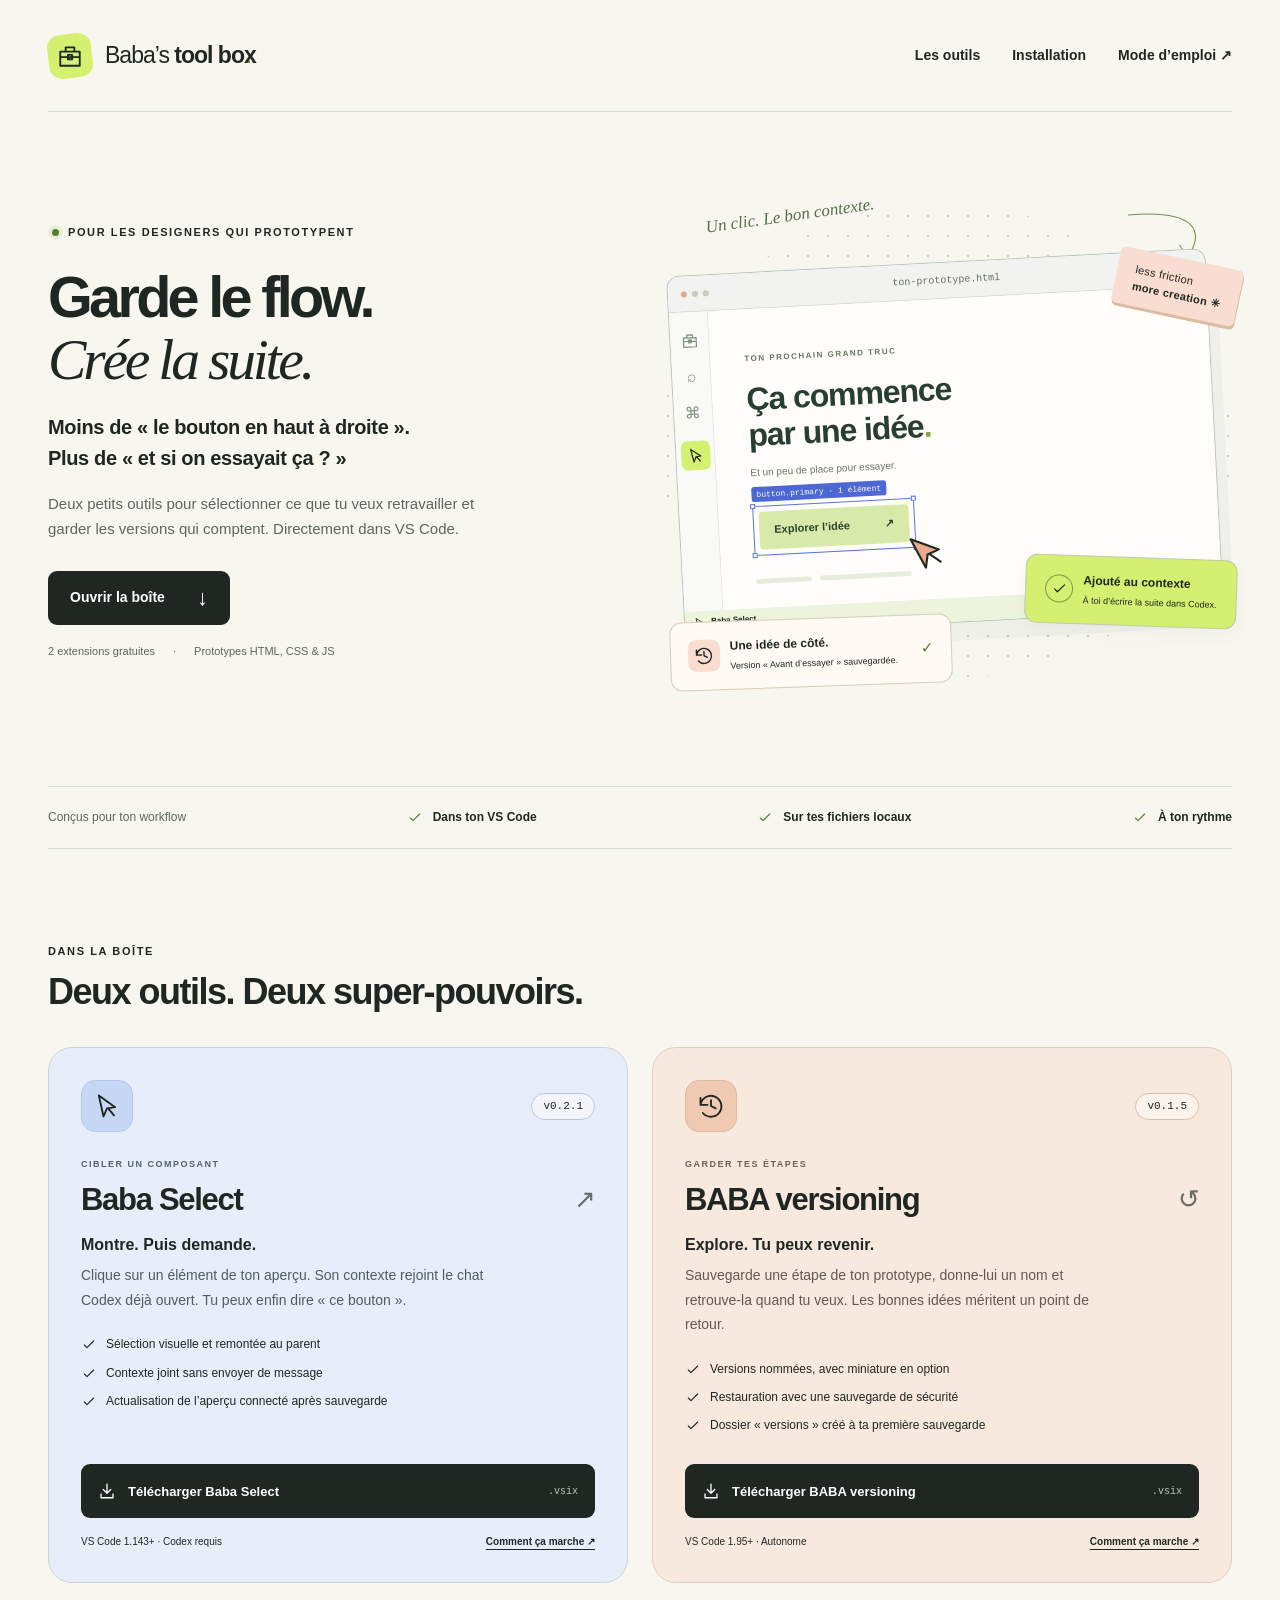
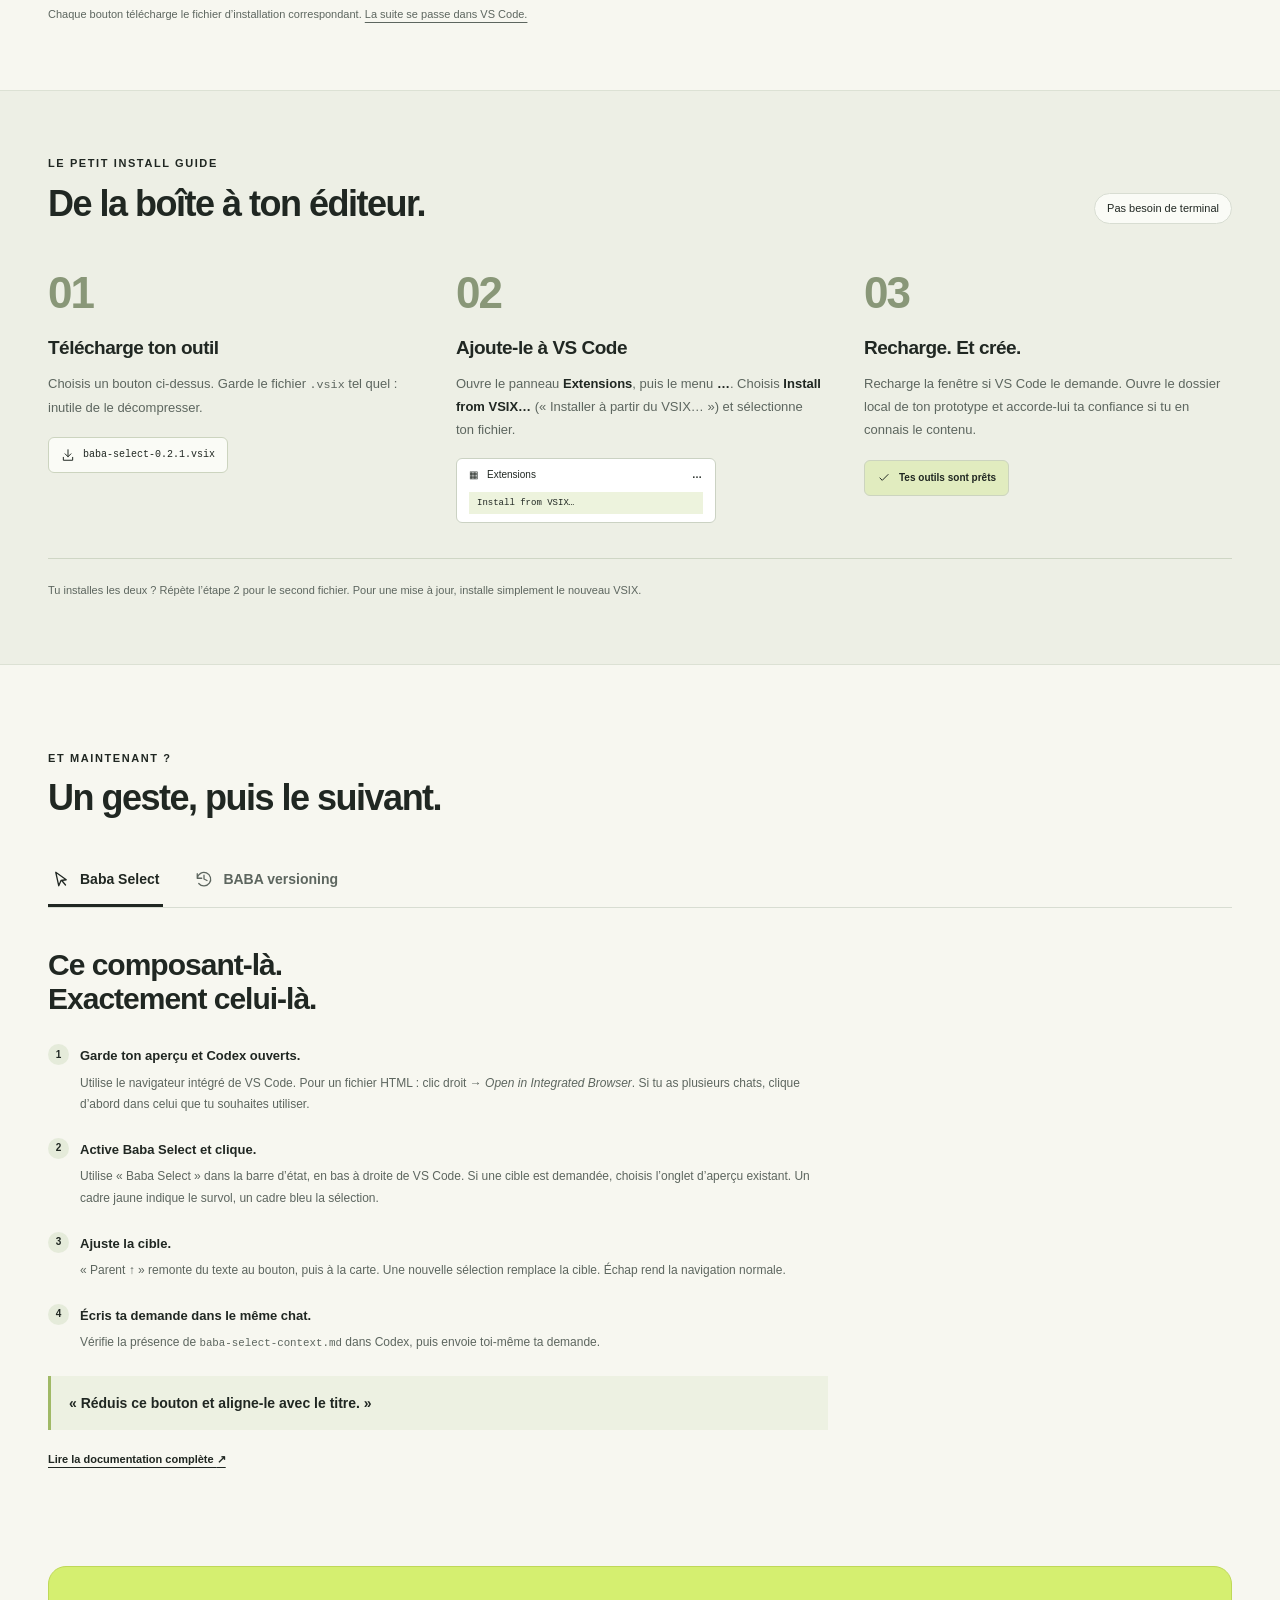
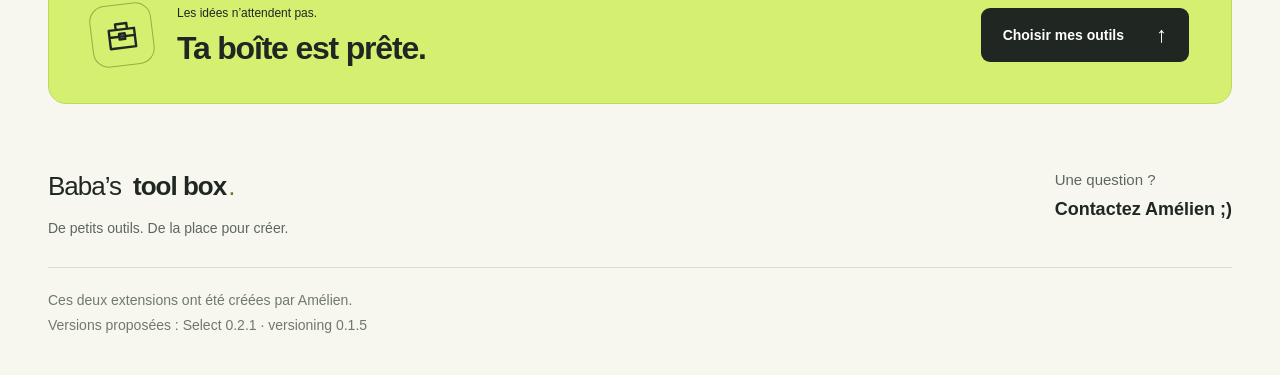
==== index.html @ d3a2cde1 "Add files via upload" ====
<!doctype html>
<html lang="fr">
<head>
  <meta charset="UTF-8">
  <meta name="viewport" content="width=device-width,initial-scale=1">
  <meta name="theme-color" content="#f7f7f0">
  <meta name="description" content="La boîte à outils des designers qui prototypent dans VS Code. Télécharge Baba Select et BABA versioning, puis découvre comment les installer et les utiliser.">
  <meta property="og:title" content="Baba's tool box — Garde le flow. Crée la suite.">
  <meta property="og:description" content="Deux extensions gratuites pour cibler un composant avec Codex et garder les versions de tes prototypes.">
  <meta property="og:type" content="website">
  <title>Baba's tool box — Des idées aux prototypes</title>
  <link rel="icon" href="./favicon.svg" type="image/svg+xml">
  <link rel="stylesheet" href="./styles.css">
  <script src="./app.js" defer></script>
</head>
<body>
<a class="skip" href="#contenu">Aller au contenu</a>
<svg class="svg-defs" xmlns="http://www.w3.org/2000/svg" aria-hidden="true"><defs>
  <symbol id="toolbox" viewBox="0 0 24 24"><path d="M8 7V4h8v3M3 8h18v13H3zM3 13h18M10 11h4v4h-4z"/></symbol>
  <symbol id="cursor" viewBox="0 0 24 24"><path d="m5 3 14 10-7 1-3 7zM13 14l5 6"/></symbol>
  <symbol id="history" viewBox="0 0 24 24"><path d="M3 11a9 9 0 1 1 2 7M3 5v6h6M12 7v5l4 2"/></symbol>
  <symbol id="download" viewBox="0 0 24 24"><path d="M12 3v12m-5-5 5 5 5-5M4 16v5h16v-5"/></symbol>
  <symbol id="arrow" viewBox="0 0 24 24"><path d="M4 12h16m-6-6 6 6-6 6"/></symbol>
  <symbol id="check" viewBox="0 0 24 24"><path d="m5 12 4 4L19 6"/></symbol>
  <symbol id="plus" viewBox="0 0 24 24"><path d="M12 4v16M4 12h16"/></symbol>
</defs></svg>
<header class="site-header wrap">
  <a href="#" class="brand" aria-label="Baba's tool box, accueil"><span class="brand-mark"><svg aria-hidden="true"><use href="#toolbox"/></svg></span><span>Baba’s <b>tool box</b><span class="brand-dot">.</span></span></a>
  <nav aria-label="Navigation principale"><a href="#outils">Les outils</a><a href="#installation">Installation</a><a href="#mode-emploi">Mode d’emploi <span aria-hidden="true">↗</span></a></nav>
</header>
<main id="contenu">
  <section class="hero wrap" aria-labelledby="hero-title">
    <div class="hero-copy">
      <p class="eyebrow"><span class="live-dot" aria-hidden="true"></span> POUR LES DESIGNERS QUI PROTOTYPENT</p>
      <h1 id="hero-title">Garde le flow.<br><em>Crée la suite.</em></h1>
      <p class="hero-intro">Moins de « le bouton en haut à droite ».<br>Plus de « et si on essayait ça ? »</p>
      <p class="hero-description">Deux petits outils pour sélectionner ce que tu veux retravailler et garder les versions qui comptent. Directement dans VS Code.</p>
      <a class="button primary" href="#outils">Ouvrir la boîte <span aria-hidden="true">↓</span></a>
      <div class="hero-meta"><span>2 extensions gratuites</span><span>Prototypes HTML, CSS & JS</span></div>
    </div>
    <div class="hero-art" aria-label="Illustration d’un composant sélectionné et de versions sauvegardées" role="img">
      <span class="art-note">Un clic. Le bon contexte.</span>
      <svg class="scribble" viewBox="0 0 100 70" aria-hidden="true"><path d="M3 3C90-4 98 25 77 56m-10-15 10 15 16-7"/></svg>
      <div class="mock-window">
        <div class="mock-title"><span class="traffic" aria-hidden="true"><i></i><i></i><i></i></span><span>ton-prototype.html</span><span aria-hidden="true">↗</span></div>
        <div class="mock-content"><div class="mock-sidebar" aria-hidden="true"><svg aria-hidden="true"><use href="#toolbox"/></svg><span>⌕</span><span>⌘</span><svg class="side-active"><use href="#cursor"/></svg></div>
          <div class="mock-page"><span class="mini-tag">TON PROCHAIN GRAND TRUC</span><h2>Ça commence<br>par une idée<span>.</span></h2><p>Et un peu de place pour essayer.</p><div class="mock-selection"><span class="selection-label">button.primary · 1 élément</span><span class="mock-cta">Explorer l’idée <span>↗</span></span><i class="handle tl"></i><i class="handle tr"></i><i class="handle bl"></i><i class="handle br"></i></div><svg class="big-cursor" aria-hidden="true"><use href="#cursor"/></svg><div class="mock-lines"><i></i><i></i></div></div>
        </div>
        <div class="mock-status"><svg aria-hidden="true"><use href="#cursor"/></svg> Baba Select <span>Contexte prêt ✓</span></div>
      </div>
      <div class="context-float"><span class="float-icon"><svg aria-hidden="true"><use href="#check"/></svg></span><div><strong>Ajouté au contexte</strong><span>À toi d’écrire la suite dans Codex.</span></div></div>
      <div class="history-float"><span class="history-icon"><svg aria-hidden="true"><use href="#history"/></svg></span><div><strong>Une idée de côté.</strong><span>Version « Avant d’essayer » sauvegardée.</span></div><span class="history-tick">✓</span></div>
      <span class="art-sticker">less friction<br><b>more creation ✳</b></span>
    </div>
  </section>
  <div class="principles wrap"><span>Conçus pour ton workflow</span><span><svg aria-hidden="true"><use href="#check"/></svg> Dans ton VS Code</span><span><svg aria-hidden="true"><use href="#check"/></svg> Sur tes fichiers locaux</span><span><svg aria-hidden="true"><use href="#check"/></svg> À ton rythme</span></div>

  <section id="outils" class="tools-section wrap" aria-labelledby="tools-title">
    <div class="section-heading"><div><p class="eyebrow">DANS LA BOÎTE</p><h2 id="tools-title">Deux outils. Deux super-pouvoirs.</h2></div></div>
    <div class="tools-grid">
      <article class="tool-card select-card">
        <div class="tool-top"><span class="tool-icon"><svg aria-hidden="true"><use href="#cursor"/></svg></span><span class="version">v0.2.1</span></div>
        <p class="tool-category">CIBLER UN COMPOSANT</p><h3>Baba Select<span>↗</span></h3>
        <p class="tool-promise">Montre. Puis demande.</p><p class="tool-description">Clique sur un élément de ton aperçu. Son contexte rejoint le chat Codex déjà ouvert. Tu peux enfin dire « ce bouton ».</p>
        <ul class="feature-list"><li><svg aria-hidden="true"><use href="#check"/></svg> Sélection visuelle et remontée au parent</li><li><svg aria-hidden="true"><use href="#check"/></svg> Contexte joint sans envoyer de message</li><li><svg aria-hidden="true"><use href="#check"/></svg> Actualisation de l’aperçu connecté après sauvegarde</li></ul>
        <div class="tool-bottom"><a class="button download" href="./downloads/baba-select-0.2.1.vsix" download="baba-select-0.2.1.vsix" data-download="select"><svg aria-hidden="true"><use href="#download"/></svg> Télécharger Baba Select <span>.vsix</span></a><div class="tool-links"><span>VS Code 1.143+ · Codex requis</span><a href="#mode-emploi" data-open-guide="select">Comment ça marche <span aria-hidden="true">↗</span></a></div></div>
      </article>
      <article class="tool-card versioning-card">
        <div class="tool-top"><span class="tool-icon"><svg aria-hidden="true"><use href="#history"/></svg></span><span class="version">v0.1.5</span></div>
        <p class="tool-category">GARDER TES ÉTAPES</p><h3>BABA versioning<span>↺</span></h3>
        <p class="tool-promise">Explore. Tu peux revenir.</p><p class="tool-description">Sauvegarde une étape de ton prototype, donne-lui un nom et retrouve-la quand tu veux. Les bonnes idées méritent un point de retour.</p>
        <ul class="feature-list"><li><svg aria-hidden="true"><use href="#check"/></svg> Versions nommées, avec miniature en option</li><li><svg aria-hidden="true"><use href="#check"/></svg> Restauration avec une sauvegarde de sécurité</li><li><svg aria-hidden="true"><use href="#check"/></svg> Dossier « versions » créé à ta première sauvegarde</li></ul>
        <div class="tool-bottom"><a class="button download" href="./downloads/baba-versioning-0.1.5.vsix" download="baba-versioning-0.1.5.vsix" data-download="versioning"><svg aria-hidden="true"><use href="#download"/></svg> Télécharger BABA versioning <span>.vsix</span></a><div class="tool-links"><span>VS Code 1.95+ · Autonome</span><a href="#mode-emploi" data-open-guide="versioning">Comment ça marche <span aria-hidden="true">↗</span></a></div></div>
      </article>
    </div>
    <p class="download-note">Chaque bouton télécharge le fichier d’installation correspondant. <a href="#installation">La suite se passe dans VS Code.</a></p>
    <p id="download-status" class="sr-only" role="status" aria-live="polite"></p>
  </section>

  <section id="installation" class="install-section" aria-labelledby="install-title"><div class="wrap">
    <div class="section-heading"><div><p class="eyebrow">LE PETIT INSTALL GUIDE</p><h2 id="install-title">De la boîte à ton éditeur.</h2></div><span class="pill">Pas besoin de terminal</span></div>
    <ol class="install-steps">
      <li><span class="step-number">01</span><h3>Télécharge ton outil</h3><p>Choisis un bouton ci-dessus. Garde le fichier <code>.vsix</code> tel quel : inutile de le décompresser.</p><span class="file-chip"><svg aria-hidden="true"><use href="#download"/></svg> baba-select-0.2.1.vsix</span></li>
      <li><span class="step-number">02</span><h3>Ajoute-le à VS Code</h3><p>Ouvre le panneau <strong>Extensions</strong>, puis le menu <strong>…</strong>. Choisis <strong>Install from VSIX…</strong> (« Installer à partir du VSIX… ») et sélectionne ton fichier.</p><div class="menu-sketch"><span aria-hidden="true">▦</span> Extensions <b>…</b><span class="menu-option">Install from VSIX…</span></div></li>
      <li><span class="step-number">03</span><h3>Recharge. Et crée.</h3><p>Recharge la fenêtre si VS Code le demande. Ouvre le dossier local de ton prototype et accorde-lui ta confiance si tu en connais le contenu.</p><span class="ready-chip"><svg aria-hidden="true"><use href="#check"/></svg> Tes outils sont prêts</span></li>
    </ol>
    <div class="install-footnote"><p>Tu installes les deux ? Répète l’étape 2 pour le second fichier. Pour une mise à jour, installe simplement le nouveau VSIX.</p></div>
  </div></section>

  <section id="mode-emploi" class="guide-section wrap" aria-labelledby="guide-title">
    <div class="section-heading"><div><p class="eyebrow">ET MAINTENANT ?</p><h2 id="guide-title">Un geste, puis le suivant.</h2></div></div>
    <div class="guide-tabs" role="tablist" aria-label="Choisir le tutoriel"><button type="button" id="tab-select" role="tab" aria-controls="panel-select" aria-selected="true" tabindex="0"><svg aria-hidden="true"><use href="#cursor"/></svg> Baba Select</button><button type="button" id="tab-versioning" role="tab" aria-controls="panel-versioning" aria-selected="false" tabindex="-1"><svg aria-hidden="true"><use href="#history"/></svg> BABA versioning</button></div>
    <div id="panel-select" role="tabpanel" aria-labelledby="tab-select" class="guide-panel">
      <div class="recipe"><h3>Ce composant-là.<br>Exactement celui-là.</h3><ol><li><strong>Garde ton aperçu et Codex ouverts.</strong><p>Utilise le navigateur intégré de VS Code. Pour un fichier HTML : clic droit → <em>Open in Integrated Browser</em>. Si tu as plusieurs chats, clique d’abord dans celui que tu souhaites utiliser.</p></li><li><strong>Active Baba Select et clique.</strong><p>Utilise « Baba Select » dans la barre d’état, en bas à droite de VS Code. Si une cible est demandée, choisis l’onglet d’aperçu existant. Un cadre jaune indique le survol, un cadre bleu la sélection.</p></li><li><strong>Ajuste la cible.</strong><p>« Parent ↑ » remonte du texte au bouton, puis à la carte. Une nouvelle sélection remplace la cible. Échap rend la navigation normale.</p></li><li><strong>Écris ta demande dans le même chat.</strong><p>Vérifie la présence de <code>baba-select-context.md</code> dans Codex, puis envoie toi-même ta demande.</p></li></ol><blockquote>« Réduis ce bouton et aligne-le avec le titre. »</blockquote><a class="text-link" href="./docs/baba-select.md" target="_blank" rel="noopener">Lire la documentation complète <span aria-hidden="true">↗</span></a></div>
    </div>
    <div id="panel-versioning" role="tabpanel" aria-labelledby="tab-versioning" class="guide-panel" hidden>
      <div class="recipe"><h3>Laisse une trace.<br>Ose la prochaine idée.</h3><ol><li><strong>Ouvre le bon dossier.</strong></li><li><strong>Crée ton premier point de sauvegarde.</strong><p>Dans la barre latérale à gauche de VS Code, clique sur l’icône en forme de pendule avec une flèche pour ouvrir BABA versioning. Clique ensuite sur « Sauvegarder une version ». Donne-lui un nom, une description et, si tu veux, une miniature.</p></li><li><strong>Continue à explorer.</strong><p>Le dossier <code>versions</code> apparaît à la première sauvegarde réussie. Enregistrer ton fichier source ne crée pas de nouvelle version : tu choisis chaque étape à conserver.</p></li><li><strong>Reviens ou pars dans une autre direction.</strong><p>« Restaurer » remet le projet dans l’état choisi et conserve d’abord l’état actuel dans une version de sécurité. « Créer une variante » crée une copie indépendante.</p></li></ol><div class="recipe-callout"><svg aria-hidden="true"><use href="#history"/></svg><p>Avant une restauration, mets en pause Codex et les autres outils qui écrivent dans le projet.</p></div><a class="text-link" href="./docs/baba-versioning.md" target="_blank" rel="noopener">Lire la documentation complète <span aria-hidden="true">↗</span></a></div>
    </div>
    <noscript><p class="noscript-note">Les téléchargements et l’installation fonctionnent sans JavaScript. Pour le second tutoriel, consulte la <a href="./docs/baba-versioning.md">documentation BABA versioning</a>.</p></noscript>
  </section>

  <section class="closing wrap"><span class="closing-icon"><svg aria-hidden="true"><use href="#toolbox"/></svg></span><div><p>Les idées n’attendent pas.</p><h2>Ta boîte est prête.</h2></div><a class="button primary" href="#outils">Choisir mes outils <span aria-hidden="true">↑</span></a></section>
</main>
<footer class="site-footer wrap"><div><a class="brand" href="#">Baba’s <b>tool box</b><span class="brand-dot">.</span></a><p>De petits outils. De la place pour créer.</p></div><p class="footer-contact">Une question ?<br><strong>Contactez Amélien ;)</strong></p><p class="footer-small">Ces deux extensions ont été créées par Amélien.<br>Versions proposées : Select 0.2.1 · versioning 0.1.5</p></footer>
</body>
</html>
---- styles.css ----
:root{--paper:#f7f7f0;--ink:#202722;--muted:#5d665f;--line:#d8ddd2;--lime:#d5ef70;--blue:#dce6f9;--peach:#f8ddd0;--focus:#244fde;--radius:24px;--font:"Avenir Next",Avenir,"Segoe UI",Helvetica,Arial,sans-serif}*{box-sizing:border-box}html{scroll-behavior:smooth;scroll-padding-top:32px}body{margin:0;background:var(--paper);color:var(--ink);font-family:var(--font);font-size:16px;line-height:1.6;-webkit-font-smoothing:antialiased}button,a,input{touch-action:manipulation}button{font:inherit;color:inherit;cursor:pointer}button:disabled{cursor:not-allowed;opacity:.43}a{color:inherit;text-underline-offset:4px}a,button{-webkit-tap-highlight-color:transparent}a:focus-visible,button:focus-visible,summary:focus-visible{outline:3px solid var(--focus);outline-offset:5px}svg{width:24px;height:24px;fill:none;stroke:currentColor;stroke-width:1.7;stroke-linecap:round;stroke-linejoin:round;flex-shrink:0}h1,h2,h3,h4,p{margin:0}h1,h2,h3,h4{line-height:1.13}button,a{transition:background .18s,color .18s,transform .18s}button:active,.button:active{transform:translateY(1px)}[hidden]{display:none!important}.svg-defs{position:absolute;width:0;height:0;overflow:hidden}.wrap{width:min(1240px,calc(100% - 96px));margin-inline:auto}.sr-only,.skip:not(:focus){position:absolute;width:1px;height:1px;padding:0;margin:-1px;overflow:hidden;clip:rect(0,0,0,0);white-space:nowrap;border:0}.skip:focus{position:fixed;top:12px;left:12px;padding:12px 18px;background:var(--ink);color:white;z-index:100}.site-header{height:112px;display:flex;align-items:center;justify-content:space-between;gap:24px;border-bottom:1px solid var(--line)}.brand{display:flex;align-items:center;gap:12px;text-decoration:none;font-size:23px;letter-spacing:-1px;font-weight:500;white-space:nowrap}.brand b{font-weight:850}.brand-dot{color:#668429;margin-left:-10px}.brand-mark{display:grid;place-items:center;background:var(--lime);height:44px;width:44px;border-radius:13px;transform:rotate(-7deg);margin-right:1px}.brand-mark svg{height:26px;width:26px;transform:rotate(7deg)}nav{display:flex;align-items:center;gap:32px;font-size:14px;font-weight:650}nav a{text-decoration:none}nav a:hover{text-decoration:underline}.hero{display:grid;grid-template-columns:1fr 1fr;align-items:center;gap:36px;min-height:674px;padding-top:58px;padding-bottom:72px}.eyebrow{font-size:11px;line-height:1.5;letter-spacing:1.6px;font-weight:800;display:flex;align-items:center;gap:9px}.live-dot{width:7px;height:7px;border-radius:50%;background:#587a2b;box-shadow:0 0 0 4px #e8eedb;margin-left:4px}.hero h1{font-size:clamp(48px,4.5vw,67px);letter-spacing:-3.7px;line-height:1.07;margin:27px 0 21px;font-weight:800;white-space:nowrap}.hero h1 em{font-family:Georgia,"Times New Roman",serif;font-weight:500;letter-spacing:-3.2px}.hero-intro{font-size:20px;font-weight:550;line-height:1.55;letter-spacing:-.35px}.hero-description{max-width:440px;color:var(--muted);margin:17px 0 29px;font-size:15px;line-height:1.7}.button{display:inline-flex;align-items:center;justify-content:center;gap:13px;min-height:54px;border:1px solid transparent;border-radius:9px;padding:13px 21px;text-decoration:none;font-weight:700;font-size:14px}.button.primary{background:var(--ink);color:#fff}.button.primary:hover{background:#394a3d}.button.primary>span{font-size:22px;margin-left:19px;line-height:1}.hero-meta{display:flex;gap:18px;margin-top:18px;font-size:11px;color:var(--muted)}.hero-meta span+span:before{content:"·";padding-right:18px}.hero-art{position:relative;min-height:472px;display:flex;align-items:center;justify-content:center;background-image:radial-gradient(#c8d1bc 1px,transparent 1px);background-size:20px 20px;border-radius:50%;isolation:isolate}.hero-art:before{content:"";position:absolute;width:min(340px,100%);height:auto;aspect-ratio:1;z-index:-1;background:#e9efdd;border-radius:50%}.mock-window{width:94%;background:#fff;border:1px solid #bbc5ba;border-radius:13px;transform:rotate(-3deg);box-shadow:10px 18px 0 #20272208;overflow:hidden}.mock-title{height:36px;background:#f2f3f0;border-bottom:1px solid #d4dbd0;display:flex;align-items:center;justify-content:space-between;padding:0 13px;color:#657063;font-family:monospace;font-size:10px}.traffic{display:flex;gap:5px}.traffic i{height:6px;width:6px;border-radius:50%;background:#c7cebf}.traffic i:first-child{background:#dca991}.mock-content{display:flex;min-height:280px}.mock-sidebar{width:39px;border-right:1px solid #e3e7df;background:#f9faf6;display:flex;align-items:center;gap:20px;flex-direction:column;padding-top:20px;color:#81907c}.mock-sidebar svg{width:17px;height:17px}.mock-sidebar>span{line-height:1}.mock-sidebar .side-active{color:var(--ink);background:var(--lime);box-sizing:content-box;padding:6px;border-radius:6px}.mock-page{flex:1;position:relative;padding:34px 34px 24px;background:#fffdf9}.mini-tag{font-size:8px;font-weight:800;letter-spacing:1.5px;color:#657260}.mock-page h2{font-size:32px;letter-spacing:-1.1px;margin:12px 0;color:#273e30;font-weight:800}.mock-page h2 span{color:#86a443}.mock-page>p{font-size:10px;color:#6a7568}.mock-selection{display:inline-block;position:relative;margin-top:25px;border:1px solid #5574dc;padding:5px}.mock-cta{background:#d8eaaa;padding:10px 15px;display:flex;align-items:center;gap:35px;font-size:11px;font-weight:750;border-radius:4px;color:#2c422b}.selection-label{position:absolute;bottom:calc(100% + 5px);left:-1px;font:8px monospace;background:#4d68d2;color:#fff;padding:3px 5px;white-space:nowrap;border-radius:3px}.handle{height:5px;width:5px;background:white;border:1px solid #5574dc;position:absolute}.tl{top:-3px;left:-3px}.tr{top:-3px;right:-3px}.bl{bottom:-3px;left:-3px}.br{bottom:-3px;right:-3px}.big-cursor{width:42px;height:42px;stroke:#202722;fill:#e9aa8e;position:absolute;bottom:27px;left:185px;transform:rotate(-13deg);stroke-width:1.2}.mock-lines{display:flex;gap:8px;margin-top:23px}.mock-lines i{height:5px;width:56px;border-radius:3px;background:#e8ecdf}.mock-lines i:last-child{width:92px}.mock-status{height:24px;background:#edf4dc;font-size:8px;font-weight:650;display:flex;align-items:center;padding:0 9px;gap:5px}.mock-status svg{width:12px;height:12px}.mock-status>span{margin-left:auto}.context-float{position:absolute;bottom:52px;right:-5px;display:flex;align-items:center;gap:10px;padding:15px 19px;border:1px solid #bfcba9;border-radius:12px;background:var(--lime);box-shadow:0 6px 18px #2027220a;transform:rotate(2deg)}.float-icon{display:grid;place-items:center;width:28px;height:28px;border:1px solid #819a41;border-radius:50%}.float-icon svg{height:17px;width:17px}.context-float strong,.history-float strong{display:block;font-size:12px;font-weight:800}.context-float div>span,.history-float div>span{display:block;font-size:9px;margin-top:3px}.history-float{position:absolute;bottom:-9px;left:12px;background:#fffaf4;display:flex;align-items:center;gap:10px;padding:15px 17px;border:1px solid #d7ccb9;border-radius:12px;transform:rotate(-2deg)}.history-icon{background:var(--peach);padding:6px;border-radius:8px;height:32px}.history-icon svg{width:20px;height:20px}.history-tick{margin-left:13px;font-size:15px;color:#5b773b}.art-note{font:italic 17px Georgia,serif;position:absolute;top:0;left:47px;transform:rotate(-8deg);color:#596c4d}.scribble{position:absolute;top:2px;right:26px;width:80px;height:65px;stroke:#71914d;stroke-width:1.3}.art-sticker{font-size:11px;line-height:1.5;position:absolute;top:52px;right:-8px;background:var(--peach);padding:12px 18px;transform:rotate(12deg);border-radius:5px;box-shadow:1px 3px 0 #d9bca2;letter-spacing:.3px}.principles{display:flex;align-items:center;justify-content:space-between;border-block:1px solid var(--line);padding:21px 0;font-size:12px;font-weight:600;gap:20px}.principles>span:first-child{color:var(--muted);font-weight:500}.principles>span{display:flex;align-items:center;gap:10px}.principles svg{height:16px;width:16px;color:#597c39}.tools-section{padding-block:94px 65px}.section-heading{display:flex;align-items:flex-end;justify-content:space-between;gap:25px;margin-bottom:35px}.section-heading h2{font-size:36px;letter-spacing:-1.5px;font-weight:750;margin-top:12px}.tools-grid{display:grid;grid-template-columns:1fr 1fr;gap:24px}.tool-card{border:1px solid #cbd4d4;border-radius:var(--radius);padding:32px;display:flex;flex-direction:column;position:relative;overflow:hidden}.select-card{background:#e8eef9}.versioning-card{background:#f8e9df;border-color:#dfcfc3}.tool-top{display:flex;align-items:center;justify-content:space-between;margin-bottom:25px}.tool-icon{width:52px;height:52px;background:#c7d8f6;border:1px solid #b4c9eb;border-radius:14px;display:grid;place-items:center}.tool-icon svg{width:28px;height:28px;stroke-width:1.6}.versioning-card .tool-icon{background:#f0c9b3;border-color:#e3b99f}.version{font-family:monospace;font-size:11px;border:1px solid #bac8dd;border-radius:20px;padding:4px 11px;background:#fff6}.versioning-card .version{border-color:#d9beac}.tool-category{font-size:9px;letter-spacing:1.5px;font-weight:800;color:#53616f}.versioning-card .tool-category{color:#75604f}.tool-card h3{display:flex;justify-content:space-between;gap:8px;font-size:31px;letter-spacing:-1.3px;margin:10px 0 15px;font-weight:800;align-items:center}.tool-card h3>span{font-size:26px;font-weight:400;opacity:.65}.tool-promise{font-weight:700;font-size:16px;margin-bottom:6px}.tool-description{font-size:14px;line-height:1.75;max-width:410px;color:#4e5c61}.versioning-card .tool-description{color:#62594f}.feature-list{padding:0;margin:23px 0 29px;list-style:none;font-size:12px;display:grid;gap:9px}.feature-list li{display:flex;align-items:flex-start;gap:9px}.feature-list svg{width:16px;height:16px;margin-top:2px}.tool-bottom{margin-top:auto}.button.download{background:var(--ink);color:white;width:100%;justify-content:flex-start;gap:12px;min-height:54px;padding:13px 16px;font-size:13px;line-height:1.35}.download:hover{background:#3e5142}.download svg{width:18px;height:18px}.download>span{font:10px monospace;margin-left:auto;opacity:.7}.tool-links{display:flex;align-items:center;justify-content:space-between;flex-wrap:wrap;gap:8px;margin-top:16px;font-size:10px}.tool-links>a{font-weight:700}.download-note{font-size:11px;color:var(--muted);margin-top:21px;line-height:1.9}.download-note>span{font-size:10px}.install-section{background:#edefe5;padding:64px 0;border-block:1px solid #dce1d4}.pill{font-size:11px;background:#fafbf6;border:1px solid var(--line);border-radius:20px;padding:6px 12px;white-space:nowrap}.install-steps{list-style:none;display:grid;grid-template-columns:repeat(3,1fr);gap:40px;margin:47px 0 35px;padding:0}.install-steps>li{position:relative;min-width:0}.step-number{font-size:44px;font-weight:700;color:#899778;letter-spacing:-2px;line-height:1}.install-steps h3{font-size:19px;letter-spacing:-.5px;margin:21px 0 13px}.install-steps p{color:var(--muted);font-size:13px;line-height:1.8}.install-steps strong{color:var(--ink);font-weight:700}code{font-family:ui-monospace,SFMono-Regular,Consolas,monospace;font-size:.9em;overflow-wrap:anywhere}kbd{font-family:inherit;font-size:10px;border:1px solid #bac6b4;padding:2px 5px;border-radius:4px;background:white}.file-chip,.ready-chip{display:inline-flex;align-items:center;gap:8px;font-family:monospace;font-size:10px;padding:9px 12px;border:1px solid #ccd4bf;border-radius:6px;background:#fafbf6;margin-top:18px;max-width:100%;overflow-wrap:anywhere}.file-chip svg,.ready-chip svg{height:14px;width:14px}.ready-chip{font-family:var(--font);background:#e1ecbf;font-weight:650}.menu-sketch{font-size:10px;display:flex;align-items:center;gap:9px;background:#fff;max-width:260px;padding:8px 12px;margin-top:16px;border:1px solid #cbd2c3;border-radius:6px;flex-wrap:wrap}.menu-sketch b{margin-left:auto;letter-spacing:1px}.menu-option{flex-basis:100%;padding:4px 8px;background:#edf3dd;font-family:monospace;font-size:9px}.install-footnote{display:flex;align-items:center;justify-content:space-between;gap:32px;border-top:1px solid #cfd6c5;padding-top:23px;font-size:11px;color:var(--muted)}.install-footnote p{max-width:650px}.install-footnote a{white-space:nowrap}.guide-section{padding-block:85px}.guide-tabs{border-bottom:1px solid var(--line);display:flex;gap:28px;margin-bottom:40px}.guide-tabs>button{border:0;border-bottom:3px solid transparent;background:none;padding:14px 4px;display:flex;align-items:center;gap:10px;font-size:14px;font-weight:650;color:var(--muted)}.guide-tabs>button[aria-selected=true]{border-bottom-color:var(--ink);color:var(--ink)}.guide-tabs svg{height:18px;width:18px}.guide-panel{max-width:780px}.recipe h3{font-size:30px;letter-spacing:-1px;margin:5px 0 26px}.recipe ol{counter-reset:recipe;list-style:none;padding:0;display:grid;gap:20px;margin:0}.recipe li{padding-left:32px;position:relative;counter-increment:recipe}.recipe li:before{content:counter(recipe);position:absolute;left:0;top:2px;font-size:10px;font-weight:800;display:grid;place-items:center;border-radius:50%;width:21px;height:21px;background:#e5ebda}.recipe li strong{font-size:13px;font-weight:750}.recipe li p{font-size:12px;color:var(--muted);margin-top:5px;line-height:1.8}.recipe blockquote{margin:22px 0 15px;border-left:3px solid #a0b966;background:#edf1e2;padding:16px 18px;font-size:14px;font-weight:600;line-height:1.6}.recipe-note{color:var(--muted);font-size:11px;line-height:1.8;margin:14px 0}.text-link{font-size:11px;font-weight:700}.recipe-callout{display:flex;align-items:flex-start;gap:12px;background:#f6e7dd;padding:16px;border-radius:9px;margin:22px 0}.recipe-callout svg{width:19px;height:19px}.recipe-callout p{font-size:11px}.closing{display:flex;align-items:center;gap:24px;background:var(--lime);border-radius:18px;padding:37px 42px;margin-top:10px;margin-bottom:62px;border:1px solid #bfd858}.closing-icon{height:62px;width:62px;border:1px solid #94af46;border-radius:16px;display:grid;place-items:center;transform:rotate(-7deg)}.closing-icon svg{height:34px;width:34px}.closing p{font-size:12px;margin-bottom:7px}.closing h2{font-size:32px;letter-spacing:-1.2px}.closing .button{margin-left:auto}.site-footer{padding:0 0 36px;display:grid;grid-template-columns:1fr auto;gap:28px;align-items:start}.footer-contact{font-size:15px;line-height:1.8;color:var(--muted)}.footer-contact strong{font-size:18px;font-weight:700;color:var(--ink)}.site-footer .brand{font-size:26px}.site-footer>div>p{font-size:14px;color:var(--muted);margin-top:9px}.footer-small{font-size:14px;line-height:1.8;color:#70796b;grid-column:1/-1;border-top:1px solid var(--line);padding-top:20px}.noscript-note{font-size:13px;margin-top:20px;border:1px solid var(--line);padding:18px}
@media(min-width:1450px){.hero h1{font-size:72px}.hero{gap:50px}.hero-art{min-height:500px}.mock-page{padding:40px}.mock-page h2{font-size:37px}.mock-content{min-height:315px}.big-cursor{left:220px;bottom:35px}.context-float{bottom:44px}.history-float{bottom:-9px}}
@media(max-width:1050px){.wrap{width:calc(100% - 56px)}nav{gap:20px}.hero{gap:22px;min-height:600px}.hero h1{font-size:50px;letter-spacing:-2.5px}.hero h1 em{letter-spacing:-2px}.hero-art{min-height:430px}.art-note{left:22px;font-size:15px}.mock-content{min-height:254px}.mock-page{padding:26px 22px}.mock-page h2{font-size:28px}.context-float{right:-5px;padding:12px}.history-float{left:0;padding:11px}.art-sticker{right:-8px;font-size:9px;top:47px;padding:10px 12px}.hero-description{font-size:14px}.hero-intro{font-size:18px}.hero-meta{font-size:9px;gap:10px}.hero-meta span+span:before{padding-right:10px}.section-heading h2{font-size:30px}.tool-card{padding:25px}.tool-card h3{font-size:26px}.feature-list{font-size:11px}.button.download{font-size:12px}.install-steps{gap:30px}.principles{font-size:11px}.principles>span:first-child{font-size:10px}}
@media(max-width:760px){.wrap{width:calc(100% - 40px)}.site-header{height:86px}.brand{font-size:21px;gap:9px}.brand-mark{width:36px;height:36px}.brand-mark svg{width:23px;height:23px}nav{gap:15px;font-size:12px}nav a:last-child{display:none}.hero{grid-template-columns:1fr;gap:30px;padding:48px 0 54px;min-height:auto}.hero h1{font-size:clamp(46px,8vw,67px);margin-top:24px;line-height:1.1}.hero-description{max-width:480px}.hero-art{width:min(515px,100%);margin:auto;min-height:450px}.mock-window{width:91%}.mock-page{padding:31px}.mock-page h2{font-size:31px}.mock-content{min-height:285px}.context-float{right:0;bottom:48px}.history-float{left:7px;bottom:-4px}.art-sticker{right:0}.hero-meta{font-size:11px}.principles{display:grid;grid-template-columns:1fr 1fr;gap:15px;padding-block:21px}.principles>span:first-child{font-size:11px}.tools-section{padding-block:58px 45px}.section-heading{align-items:start;margin-bottom:26px}.section-heading h2{font-size:29px;letter-spacing:-1px}.tools-grid{grid-template-columns:1fr;gap:20px}.tool-card{padding:27px}.tool-card h3{font-size:30px}.tool-card .tool-description{max-width:100%}.feature-list{font-size:12px}.button.download{font-size:13px}.tool-links{font-size:10px}.install-section{padding-block:48px}.install-section .section-heading{flex-direction:column;gap:18px}.install-steps{grid-template-columns:1fr;gap:30px;margin-top:34px;margin-bottom:29px}.install-steps>li{padding-left:64px}.step-number{position:absolute;top:0;left:0;font-size:34px}.install-steps h3{margin-top:1px;font-size:19px}.install-steps p{font-size:13px}.install-footnote{flex-direction:column;align-items:start;gap:15px}.guide-section{padding-block:55px}.guide-tabs{margin-bottom:28px;gap:26px}.guide-tabs>button{font-size:13px}.recipe h3{font-size:28px}.recipe li strong{font-size:14px}.recipe li p{font-size:13px}.recipe-note{font-size:12px}.closing{padding:26px;gap:18px;flex-wrap:wrap;margin-bottom:40px}.closing-icon{height:48px;width:48px}.closing-icon svg{width:27px;height:27px}.closing h2{font-size:28px}.closing .button{margin-left:0;flex-basis:100%;margin-top:7px}.site-footer{grid-template-columns:1fr;gap:22px}.button{min-height:52px}}
@media(max-width:400px){.wrap{width:calc(100% - 32px)}.brand{font-size:19px}.brand-mark{width:31px;height:31px}nav{font-size:10px;gap:11px}.eyebrow{font-size:9px;letter-spacing:1.2px}.hero h1{font-size:43px;letter-spacing:-2px}.hero h1 em{letter-spacing:-1.8px}.hero-art{min-height:412px}.mock-page{padding:26px 20px}.mock-page h2{font-size:27px}.art-note{font-size:14px;left:12px}.scribble{right:5px;top:0;width:65px}.art-sticker{font-size:8px;padding:9px;right:-3px}.mock-sidebar{width:30px}.mock-selection{margin-top:25px}.mock-cta{gap:24px;font-size:10px}.big-cursor{left:155px}.context-float{bottom:30px;font-size:10px;padding:10px}.context-float strong,.history-float strong{font-size:10px}.context-float div>span,.history-float div>span{font-size:8px}.history-float{bottom:-16px;padding:10px}.hero-meta{font-size:9px}.principles{font-size:10px;gap:12px}.tool-card{padding:23px}.tool-card h3{font-size:26px}.button.download{font-size:11px;gap:8px;padding-inline:12px}.tool-links{font-size:9px}.guide-tabs{gap:20px}.guide-tabs>button{font-size:12px}}
@media(prefers-reduced-motion:reduce){html{scroll-behavior:auto}*,*:before,*:after{transition:none!important;animation:none!important}}
@media(forced-colors:active){.tool-card,.mock-window,.closing{border:1px solid CanvasText}.button{border:1px solid ButtonText}.guide-tabs>button[aria-selected=true]{border-bottom-color:Highlight}}
@media(max-width:400px){.site-header{gap:12px;flex-wrap:wrap;height:auto;min-height:86px;padding-block:17px}.hero h1{font-size:clamp(36px,11vw,43px)}.art-sticker{right:8px}}
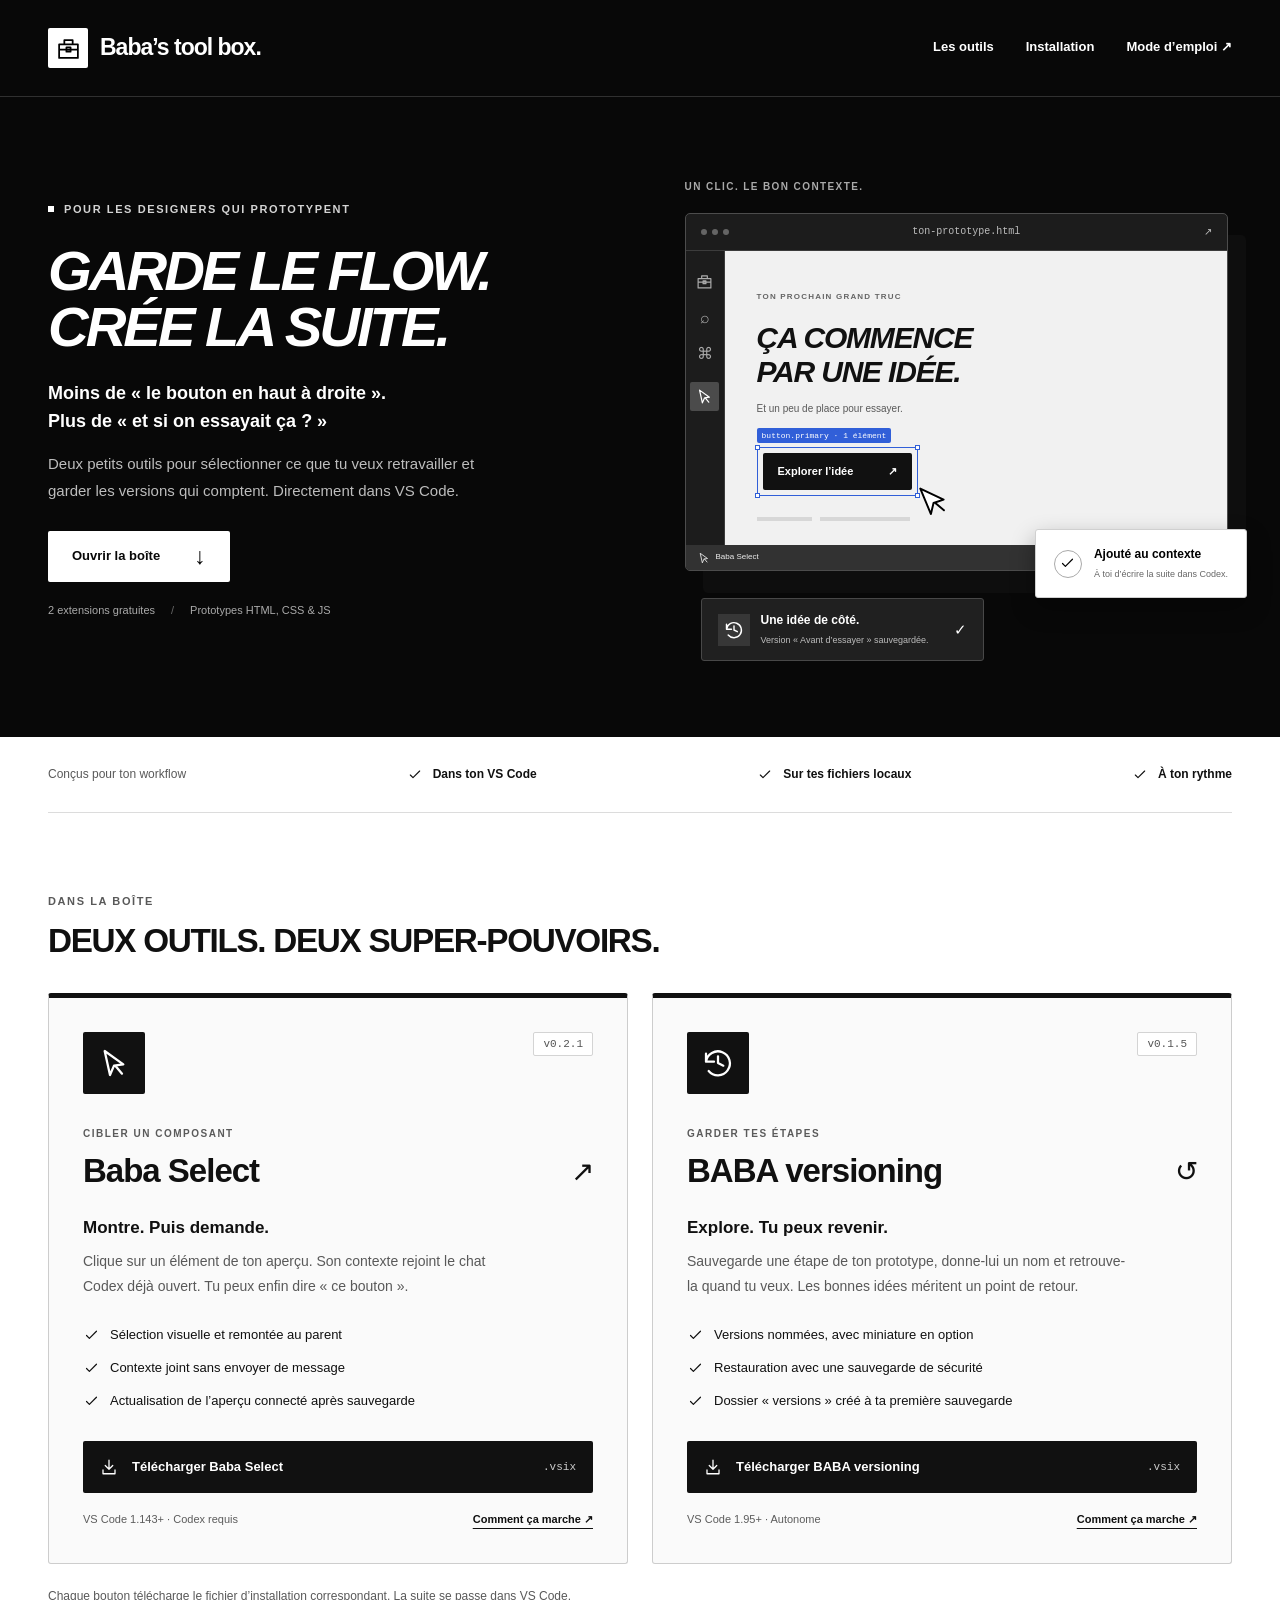
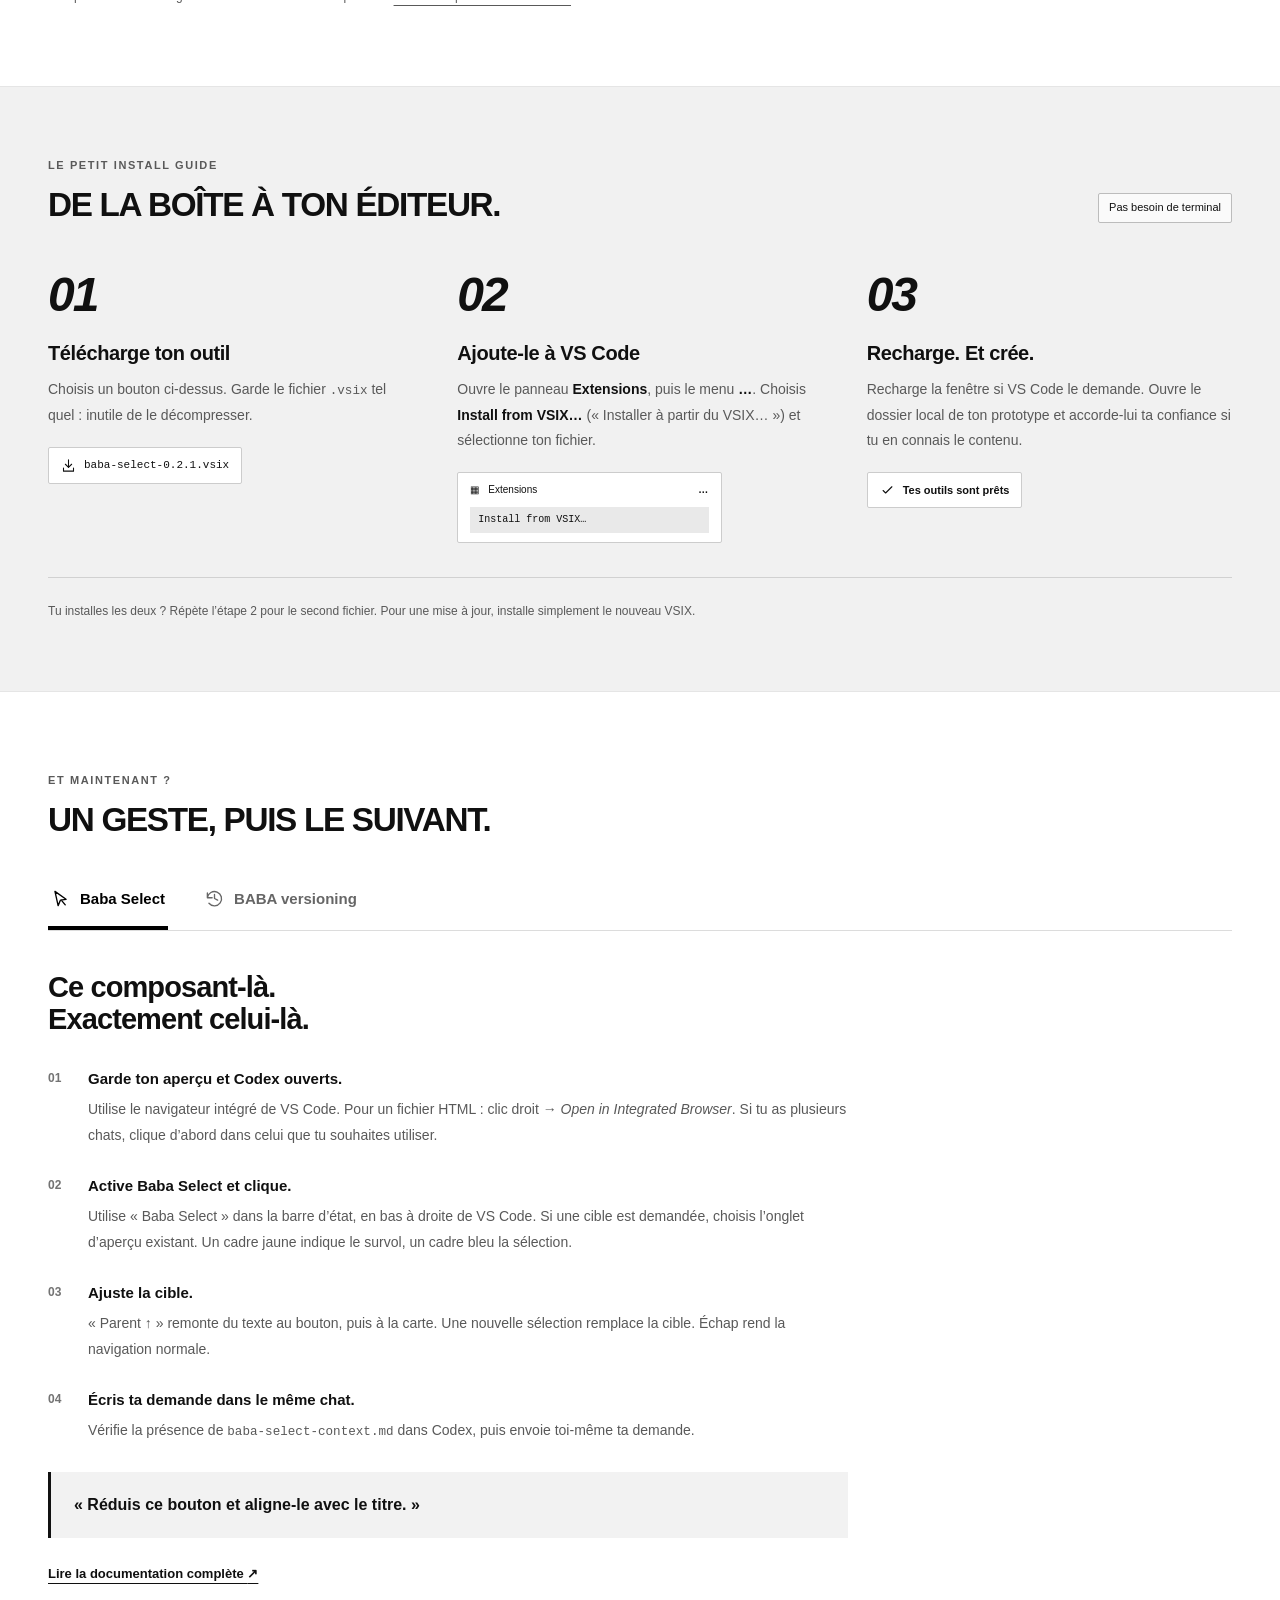
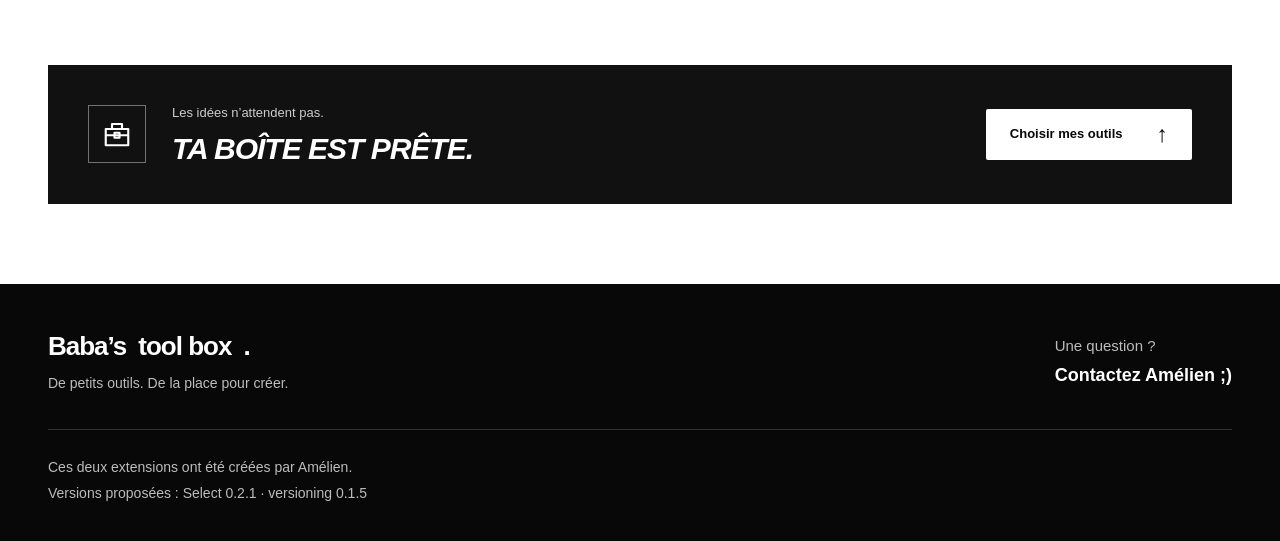
==== commit a8546310: "Add files via upload" ====
--- a/index.html
+++ b/index.html
@@ -3,7 +3,7 @@
 <head>
   <meta charset="UTF-8">
   <meta name="viewport" content="width=device-width,initial-scale=1">
-  <meta name="theme-color" content="#f7f7f0">
+  <meta name="theme-color" content="#080808">
   <meta name="description" content="La boîte à outils des designers qui prototypent dans VS Code. Télécharge Baba Select et BABA versioning, puis découvre comment les installer et les utiliser.">
   <meta property="og:title" content="Baba's tool box — Garde le flow. Crée la suite.">
   <meta property="og:description" content="Deux extensions gratuites pour cibler un composant avec Codex et garder les versions de tes prototypes.">
@@ -24,12 +24,12 @@
   <symbol id="check" viewBox="0 0 24 24"><path d="m5 12 4 4L19 6"/></symbol>
   <symbol id="plus" viewBox="0 0 24 24"><path d="M12 4v16M4 12h16"/></symbol>
 </defs></svg>
-<header class="site-header wrap">
+<div class="masthead"><header class="site-header wrap">
   <a href="#" class="brand" aria-label="Baba's tool box, accueil"><span class="brand-mark"><svg aria-hidden="true"><use href="#toolbox"/></svg></span><span>Baba’s <b>tool box</b><span class="brand-dot">.</span></span></a>
   <nav aria-label="Navigation principale"><a href="#outils">Les outils</a><a href="#installation">Installation</a><a href="#mode-emploi">Mode d’emploi <span aria-hidden="true">↗</span></a></nav>
-</header>
+</header></div>
 <main id="contenu">
-  <section class="hero wrap" aria-labelledby="hero-title">
+  <div class="hero-band"><section class="hero wrap" aria-labelledby="hero-title">
     <div class="hero-copy">
       <p class="eyebrow"><span class="live-dot" aria-hidden="true"></span> POUR LES DESIGNERS QUI PROTOTYPENT</p>
       <h1 id="hero-title">Garde le flow.<br><em>Crée la suite.</em></h1>
@@ -40,7 +40,6 @@
     </div>
     <div class="hero-art" aria-label="Illustration d’un composant sélectionné et de versions sauvegardées" role="img">
       <span class="art-note">Un clic. Le bon contexte.</span>
-      <svg class="scribble" viewBox="0 0 100 70" aria-hidden="true"><path d="M3 3C90-4 98 25 77 56m-10-15 10 15 16-7"/></svg>
       <div class="mock-window">
         <div class="mock-title"><span class="traffic" aria-hidden="true"><i></i><i></i><i></i></span><span>ton-prototype.html</span><span aria-hidden="true">↗</span></div>
         <div class="mock-content"><div class="mock-sidebar" aria-hidden="true"><svg aria-hidden="true"><use href="#toolbox"/></svg><span>⌕</span><span>⌘</span><svg class="side-active"><use href="#cursor"/></svg></div>
@@ -50,9 +49,8 @@
       </div>
       <div class="context-float"><span class="float-icon"><svg aria-hidden="true"><use href="#check"/></svg></span><div><strong>Ajouté au contexte</strong><span>À toi d’écrire la suite dans Codex.</span></div></div>
       <div class="history-float"><span class="history-icon"><svg aria-hidden="true"><use href="#history"/></svg></span><div><strong>Une idée de côté.</strong><span>Version « Avant d’essayer » sauvegardée.</span></div><span class="history-tick">✓</span></div>
-      <span class="art-sticker">less friction<br><b>more creation ✳</b></span>
     </div>
-  </section>
+  </section></div>
   <div class="principles wrap"><span>Conçus pour ton workflow</span><span><svg aria-hidden="true"><use href="#check"/></svg> Dans ton VS Code</span><span><svg aria-hidden="true"><use href="#check"/></svg> Sur tes fichiers locaux</span><span><svg aria-hidden="true"><use href="#check"/></svg> À ton rythme</span></div>
 
   <section id="outils" class="tools-section wrap" aria-labelledby="tools-title">
@@ -101,6 +99,6 @@
 
   <section class="closing wrap"><span class="closing-icon"><svg aria-hidden="true"><use href="#toolbox"/></svg></span><div><p>Les idées n’attendent pas.</p><h2>Ta boîte est prête.</h2></div><a class="button primary" href="#outils">Choisir mes outils <span aria-hidden="true">↑</span></a></section>
 </main>
-<footer class="site-footer wrap"><div><a class="brand" href="#">Baba’s <b>tool box</b><span class="brand-dot">.</span></a><p>De petits outils. De la place pour créer.</p></div><p class="footer-contact">Une question ?<br><strong>Contactez Amélien ;)</strong></p><p class="footer-small">Ces deux extensions ont été créées par Amélien.<br>Versions proposées : Select 0.2.1 · versioning 0.1.5</p></footer>
+<div class="footer-band"><footer class="site-footer wrap"><div><a class="brand" href="#">Baba’s <b>tool box</b><span class="brand-dot">.</span></a><p>De petits outils. De la place pour créer.</p></div><p class="footer-contact">Une question ?<br><strong>Contactez Amélien ;)</strong></p><p class="footer-small">Ces deux extensions ont été créées par Amélien.<br>Versions proposées : Select 0.2.1 · versioning 0.1.5</p></footer></div>
 </body>
 </html>
--- a/styles.css
+++ b/styles.css
@@ -1,8 +1,290 @@
-:root{--paper:#f7f7f0;--ink:#202722;--muted:#5d665f;--line:#d8ddd2;--lime:#d5ef70;--blue:#dce6f9;--peach:#f8ddd0;--focus:#244fde;--radius:24px;--font:"Avenir Next",Avenir,"Segoe UI",Helvetica,Arial,sans-serif}*{box-sizing:border-box}html{scroll-behavior:smooth;scroll-padding-top:32px}body{margin:0;background:var(--paper);color:var(--ink);font-family:var(--font);font-size:16px;line-height:1.6;-webkit-font-smoothing:antialiased}button,a,input{touch-action:manipulation}button{font:inherit;color:inherit;cursor:pointer}button:disabled{cursor:not-allowed;opacity:.43}a{color:inherit;text-underline-offset:4px}a,button{-webkit-tap-highlight-color:transparent}a:focus-visible,button:focus-visible,summary:focus-visible{outline:3px solid var(--focus);outline-offset:5px}svg{width:24px;height:24px;fill:none;stroke:currentColor;stroke-width:1.7;stroke-linecap:round;stroke-linejoin:round;flex-shrink:0}h1,h2,h3,h4,p{margin:0}h1,h2,h3,h4{line-height:1.13}button,a{transition:background .18s,color .18s,transform .18s}button:active,.button:active{transform:translateY(1px)}[hidden]{display:none!important}.svg-defs{position:absolute;width:0;height:0;overflow:hidden}.wrap{width:min(1240px,calc(100% - 96px));margin-inline:auto}.sr-only,.skip:not(:focus){position:absolute;width:1px;height:1px;padding:0;margin:-1px;overflow:hidden;clip:rect(0,0,0,0);white-space:nowrap;border:0}.skip:focus{position:fixed;top:12px;left:12px;padding:12px 18px;background:var(--ink);color:white;z-index:100}.site-header{height:112px;display:flex;align-items:center;justify-content:space-between;gap:24px;border-bottom:1px solid var(--line)}.brand{display:flex;align-items:center;gap:12px;text-decoration:none;font-size:23px;letter-spacing:-1px;font-weight:500;white-space:nowrap}.brand b{font-weight:850}.brand-dot{color:#668429;margin-left:-10px}.brand-mark{display:grid;place-items:center;background:var(--lime);height:44px;width:44px;border-radius:13px;transform:rotate(-7deg);margin-right:1px}.brand-mark svg{height:26px;width:26px;transform:rotate(7deg)}nav{display:flex;align-items:center;gap:32px;font-size:14px;font-weight:650}nav a{text-decoration:none}nav a:hover{text-decoration:underline}.hero{display:grid;grid-template-columns:1fr 1fr;align-items:center;gap:36px;min-height:674px;padding-top:58px;padding-bottom:72px}.eyebrow{font-size:11px;line-height:1.5;letter-spacing:1.6px;font-weight:800;display:flex;align-items:center;gap:9px}.live-dot{width:7px;height:7px;border-radius:50%;background:#587a2b;box-shadow:0 0 0 4px #e8eedb;margin-left:4px}.hero h1{font-size:clamp(48px,4.5vw,67px);letter-spacing:-3.7px;line-height:1.07;margin:27px 0 21px;font-weight:800;white-space:nowrap}.hero h1 em{font-family:Georgia,"Times New Roman",serif;font-weight:500;letter-spacing:-3.2px}.hero-intro{font-size:20px;font-weight:550;line-height:1.55;letter-spacing:-.35px}.hero-description{max-width:440px;color:var(--muted);margin:17px 0 29px;font-size:15px;line-height:1.7}.button{display:inline-flex;align-items:center;justify-content:center;gap:13px;min-height:54px;border:1px solid transparent;border-radius:9px;padding:13px 21px;text-decoration:none;font-weight:700;font-size:14px}.button.primary{background:var(--ink);color:#fff}.button.primary:hover{background:#394a3d}.button.primary>span{font-size:22px;margin-left:19px;line-height:1}.hero-meta{display:flex;gap:18px;margin-top:18px;font-size:11px;color:var(--muted)}.hero-meta span+span:before{content:"·";padding-right:18px}.hero-art{position:relative;min-height:472px;display:flex;align-items:center;justify-content:center;background-image:radial-gradient(#c8d1bc 1px,transparent 1px);background-size:20px 20px;border-radius:50%;isolation:isolate}.hero-art:before{content:"";position:absolute;width:min(340px,100%);height:auto;aspect-ratio:1;z-index:-1;background:#e9efdd;border-radius:50%}.mock-window{width:94%;background:#fff;border:1px solid #bbc5ba;border-radius:13px;transform:rotate(-3deg);box-shadow:10px 18px 0 #20272208;overflow:hidden}.mock-title{height:36px;background:#f2f3f0;border-bottom:1px solid #d4dbd0;display:flex;align-items:center;justify-content:space-between;padding:0 13px;color:#657063;font-family:monospace;font-size:10px}.traffic{display:flex;gap:5px}.traffic i{height:6px;width:6px;border-radius:50%;background:#c7cebf}.traffic i:first-child{background:#dca991}.mock-content{display:flex;min-height:280px}.mock-sidebar{width:39px;border-right:1px solid #e3e7df;background:#f9faf6;display:flex;align-items:center;gap:20px;flex-direction:column;padding-top:20px;color:#81907c}.mock-sidebar svg{width:17px;height:17px}.mock-sidebar>span{line-height:1}.mock-sidebar .side-active{color:var(--ink);background:var(--lime);box-sizing:content-box;padding:6px;border-radius:6px}.mock-page{flex:1;position:relative;padding:34px 34px 24px;background:#fffdf9}.mini-tag{font-size:8px;font-weight:800;letter-spacing:1.5px;color:#657260}.mock-page h2{font-size:32px;letter-spacing:-1.1px;margin:12px 0;color:#273e30;font-weight:800}.mock-page h2 span{color:#86a443}.mock-page>p{font-size:10px;color:#6a7568}.mock-selection{display:inline-block;position:relative;margin-top:25px;border:1px solid #5574dc;padding:5px}.mock-cta{background:#d8eaaa;padding:10px 15px;display:flex;align-items:center;gap:35px;font-size:11px;font-weight:750;border-radius:4px;color:#2c422b}.selection-label{position:absolute;bottom:calc(100% + 5px);left:-1px;font:8px monospace;background:#4d68d2;color:#fff;padding:3px 5px;white-space:nowrap;border-radius:3px}.handle{height:5px;width:5px;background:white;border:1px solid #5574dc;position:absolute}.tl{top:-3px;left:-3px}.tr{top:-3px;right:-3px}.bl{bottom:-3px;left:-3px}.br{bottom:-3px;right:-3px}.big-cursor{width:42px;height:42px;stroke:#202722;fill:#e9aa8e;position:absolute;bottom:27px;left:185px;transform:rotate(-13deg);stroke-width:1.2}.mock-lines{display:flex;gap:8px;margin-top:23px}.mock-lines i{height:5px;width:56px;border-radius:3px;background:#e8ecdf}.mock-lines i:last-child{width:92px}.mock-status{height:24px;background:#edf4dc;font-size:8px;font-weight:650;display:flex;align-items:center;padding:0 9px;gap:5px}.mock-status svg{width:12px;height:12px}.mock-status>span{margin-left:auto}.context-float{position:absolute;bottom:52px;right:-5px;display:flex;align-items:center;gap:10px;padding:15px 19px;border:1px solid #bfcba9;border-radius:12px;background:var(--lime);box-shadow:0 6px 18px #2027220a;transform:rotate(2deg)}.float-icon{display:grid;place-items:center;width:28px;height:28px;border:1px solid #819a41;border-radius:50%}.float-icon svg{height:17px;width:17px}.context-float strong,.history-float strong{display:block;font-size:12px;font-weight:800}.context-float div>span,.history-float div>span{display:block;font-size:9px;margin-top:3px}.history-float{position:absolute;bottom:-9px;left:12px;background:#fffaf4;display:flex;align-items:center;gap:10px;padding:15px 17px;border:1px solid #d7ccb9;border-radius:12px;transform:rotate(-2deg)}.history-icon{background:var(--peach);padding:6px;border-radius:8px;height:32px}.history-icon svg{width:20px;height:20px}.history-tick{margin-left:13px;font-size:15px;color:#5b773b}.art-note{font:italic 17px Georgia,serif;position:absolute;top:0;left:47px;transform:rotate(-8deg);color:#596c4d}.scribble{position:absolute;top:2px;right:26px;width:80px;height:65px;stroke:#71914d;stroke-width:1.3}.art-sticker{font-size:11px;line-height:1.5;position:absolute;top:52px;right:-8px;background:var(--peach);padding:12px 18px;transform:rotate(12deg);border-radius:5px;box-shadow:1px 3px 0 #d9bca2;letter-spacing:.3px}.principles{display:flex;align-items:center;justify-content:space-between;border-block:1px solid var(--line);padding:21px 0;font-size:12px;font-weight:600;gap:20px}.principles>span:first-child{color:var(--muted);font-weight:500}.principles>span{display:flex;align-items:center;gap:10px}.principles svg{height:16px;width:16px;color:#597c39}.tools-section{padding-block:94px 65px}.section-heading{display:flex;align-items:flex-end;justify-content:space-between;gap:25px;margin-bottom:35px}.section-heading h2{font-size:36px;letter-spacing:-1.5px;font-weight:750;margin-top:12px}.tools-grid{display:grid;grid-template-columns:1fr 1fr;gap:24px}.tool-card{border:1px solid #cbd4d4;border-radius:var(--radius);padding:32px;display:flex;flex-direction:column;position:relative;overflow:hidden}.select-card{background:#e8eef9}.versioning-card{background:#f8e9df;border-color:#dfcfc3}.tool-top{display:flex;align-items:center;justify-content:space-between;margin-bottom:25px}.tool-icon{width:52px;height:52px;background:#c7d8f6;border:1px solid #b4c9eb;border-radius:14px;display:grid;place-items:center}.tool-icon svg{width:28px;height:28px;stroke-width:1.6}.versioning-card .tool-icon{background:#f0c9b3;border-color:#e3b99f}.version{font-family:monospace;font-size:11px;border:1px solid #bac8dd;border-radius:20px;padding:4px 11px;background:#fff6}.versioning-card .version{border-color:#d9beac}.tool-category{font-size:9px;letter-spacing:1.5px;font-weight:800;color:#53616f}.versioning-card .tool-category{color:#75604f}.tool-card h3{display:flex;justify-content:space-between;gap:8px;font-size:31px;letter-spacing:-1.3px;margin:10px 0 15px;font-weight:800;align-items:center}.tool-card h3>span{font-size:26px;font-weight:400;opacity:.65}.tool-promise{font-weight:700;font-size:16px;margin-bottom:6px}.tool-description{font-size:14px;line-height:1.75;max-width:410px;color:#4e5c61}.versioning-card .tool-description{color:#62594f}.feature-list{padding:0;margin:23px 0 29px;list-style:none;font-size:12px;display:grid;gap:9px}.feature-list li{display:flex;align-items:flex-start;gap:9px}.feature-list svg{width:16px;height:16px;margin-top:2px}.tool-bottom{margin-top:auto}.button.download{background:var(--ink);color:white;width:100%;justify-content:flex-start;gap:12px;min-height:54px;padding:13px 16px;font-size:13px;line-height:1.35}.download:hover{background:#3e5142}.download svg{width:18px;height:18px}.download>span{font:10px monospace;margin-left:auto;opacity:.7}.tool-links{display:flex;align-items:center;justify-content:space-between;flex-wrap:wrap;gap:8px;margin-top:16px;font-size:10px}.tool-links>a{font-weight:700}.download-note{font-size:11px;color:var(--muted);margin-top:21px;line-height:1.9}.download-note>span{font-size:10px}.install-section{background:#edefe5;padding:64px 0;border-block:1px solid #dce1d4}.pill{font-size:11px;background:#fafbf6;border:1px solid var(--line);border-radius:20px;padding:6px 12px;white-space:nowrap}.install-steps{list-style:none;display:grid;grid-template-columns:repeat(3,1fr);gap:40px;margin:47px 0 35px;padding:0}.install-steps>li{position:relative;min-width:0}.step-number{font-size:44px;font-weight:700;color:#899778;letter-spacing:-2px;line-height:1}.install-steps h3{font-size:19px;letter-spacing:-.5px;margin:21px 0 13px}.install-steps p{color:var(--muted);font-size:13px;line-height:1.8}.install-steps strong{color:var(--ink);font-weight:700}code{font-family:ui-monospace,SFMono-Regular,Consolas,monospace;font-size:.9em;overflow-wrap:anywhere}kbd{font-family:inherit;font-size:10px;border:1px solid #bac6b4;padding:2px 5px;border-radius:4px;background:white}.file-chip,.ready-chip{display:inline-flex;align-items:center;gap:8px;font-family:monospace;font-size:10px;padding:9px 12px;border:1px solid #ccd4bf;border-radius:6px;background:#fafbf6;margin-top:18px;max-width:100%;overflow-wrap:anywhere}.file-chip svg,.ready-chip svg{height:14px;width:14px}.ready-chip{font-family:var(--font);background:#e1ecbf;font-weight:650}.menu-sketch{font-size:10px;display:flex;align-items:center;gap:9px;background:#fff;max-width:260px;padding:8px 12px;margin-top:16px;border:1px solid #cbd2c3;border-radius:6px;flex-wrap:wrap}.menu-sketch b{margin-left:auto;letter-spacing:1px}.menu-option{flex-basis:100%;padding:4px 8px;background:#edf3dd;font-family:monospace;font-size:9px}.install-footnote{display:flex;align-items:center;justify-content:space-between;gap:32px;border-top:1px solid #cfd6c5;padding-top:23px;font-size:11px;color:var(--muted)}.install-footnote p{max-width:650px}.install-footnote a{white-space:nowrap}.guide-section{padding-block:85px}.guide-tabs{border-bottom:1px solid var(--line);display:flex;gap:28px;margin-bottom:40px}.guide-tabs>button{border:0;border-bottom:3px solid transparent;background:none;padding:14px 4px;display:flex;align-items:center;gap:10px;font-size:14px;font-weight:650;color:var(--muted)}.guide-tabs>button[aria-selected=true]{border-bottom-color:var(--ink);color:var(--ink)}.guide-tabs svg{height:18px;width:18px}.guide-panel{max-width:780px}.recipe h3{font-size:30px;letter-spacing:-1px;margin:5px 0 26px}.recipe ol{counter-reset:recipe;list-style:none;padding:0;display:grid;gap:20px;margin:0}.recipe li{padding-left:32px;position:relative;counter-increment:recipe}.recipe li:before{content:counter(recipe);position:absolute;left:0;top:2px;font-size:10px;font-weight:800;display:grid;place-items:center;border-radius:50%;width:21px;height:21px;background:#e5ebda}.recipe li strong{font-size:13px;font-weight:750}.recipe li p{font-size:12px;color:var(--muted);margin-top:5px;line-height:1.8}.recipe blockquote{margin:22px 0 15px;border-left:3px solid #a0b966;background:#edf1e2;padding:16px 18px;font-size:14px;font-weight:600;line-height:1.6}.recipe-note{color:var(--muted);font-size:11px;line-height:1.8;margin:14px 0}.text-link{font-size:11px;font-weight:700}.recipe-callout{display:flex;align-items:flex-start;gap:12px;background:#f6e7dd;padding:16px;border-radius:9px;margin:22px 0}.recipe-callout svg{width:19px;height:19px}.recipe-callout p{font-size:11px}.closing{display:flex;align-items:center;gap:24px;background:var(--lime);border-radius:18px;padding:37px 42px;margin-top:10px;margin-bottom:62px;border:1px solid #bfd858}.closing-icon{height:62px;width:62px;border:1px solid #94af46;border-radius:16px;display:grid;place-items:center;transform:rotate(-7deg)}.closing-icon svg{height:34px;width:34px}.closing p{font-size:12px;margin-bottom:7px}.closing h2{font-size:32px;letter-spacing:-1.2px}.closing .button{margin-left:auto}.site-footer{padding:0 0 36px;display:grid;grid-template-columns:1fr auto;gap:28px;align-items:start}.footer-contact{font-size:15px;line-height:1.8;color:var(--muted)}.footer-contact strong{font-size:18px;font-weight:700;color:var(--ink)}.site-footer .brand{font-size:26px}.site-footer>div>p{font-size:14px;color:var(--muted);margin-top:9px}.footer-small{font-size:14px;line-height:1.8;color:#70796b;grid-column:1/-1;border-top:1px solid var(--line);padding-top:20px}.noscript-note{font-size:13px;margin-top:20px;border:1px solid var(--line);padding:18px}
-@media(min-width:1450px){.hero h1{font-size:72px}.hero{gap:50px}.hero-art{min-height:500px}.mock-page{padding:40px}.mock-page h2{font-size:37px}.mock-content{min-height:315px}.big-cursor{left:220px;bottom:35px}.context-float{bottom:44px}.history-float{bottom:-9px}}
-@media(max-width:1050px){.wrap{width:calc(100% - 56px)}nav{gap:20px}.hero{gap:22px;min-height:600px}.hero h1{font-size:50px;letter-spacing:-2.5px}.hero h1 em{letter-spacing:-2px}.hero-art{min-height:430px}.art-note{left:22px;font-size:15px}.mock-content{min-height:254px}.mock-page{padding:26px 22px}.mock-page h2{font-size:28px}.context-float{right:-5px;padding:12px}.history-float{left:0;padding:11px}.art-sticker{right:-8px;font-size:9px;top:47px;padding:10px 12px}.hero-description{font-size:14px}.hero-intro{font-size:18px}.hero-meta{font-size:9px;gap:10px}.hero-meta span+span:before{padding-right:10px}.section-heading h2{font-size:30px}.tool-card{padding:25px}.tool-card h3{font-size:26px}.feature-list{font-size:11px}.button.download{font-size:12px}.install-steps{gap:30px}.principles{font-size:11px}.principles>span:first-child{font-size:10px}}
-@media(max-width:760px){.wrap{width:calc(100% - 40px)}.site-header{height:86px}.brand{font-size:21px;gap:9px}.brand-mark{width:36px;height:36px}.brand-mark svg{width:23px;height:23px}nav{gap:15px;font-size:12px}nav a:last-child{display:none}.hero{grid-template-columns:1fr;gap:30px;padding:48px 0 54px;min-height:auto}.hero h1{font-size:clamp(46px,8vw,67px);margin-top:24px;line-height:1.1}.hero-description{max-width:480px}.hero-art{width:min(515px,100%);margin:auto;min-height:450px}.mock-window{width:91%}.mock-page{padding:31px}.mock-page h2{font-size:31px}.mock-content{min-height:285px}.context-float{right:0;bottom:48px}.history-float{left:7px;bottom:-4px}.art-sticker{right:0}.hero-meta{font-size:11px}.principles{display:grid;grid-template-columns:1fr 1fr;gap:15px;padding-block:21px}.principles>span:first-child{font-size:11px}.tools-section{padding-block:58px 45px}.section-heading{align-items:start;margin-bottom:26px}.section-heading h2{font-size:29px;letter-spacing:-1px}.tools-grid{grid-template-columns:1fr;gap:20px}.tool-card{padding:27px}.tool-card h3{font-size:30px}.tool-card .tool-description{max-width:100%}.feature-list{font-size:12px}.button.download{font-size:13px}.tool-links{font-size:10px}.install-section{padding-block:48px}.install-section .section-heading{flex-direction:column;gap:18px}.install-steps{grid-template-columns:1fr;gap:30px;margin-top:34px;margin-bottom:29px}.install-steps>li{padding-left:64px}.step-number{position:absolute;top:0;left:0;font-size:34px}.install-steps h3{margin-top:1px;font-size:19px}.install-steps p{font-size:13px}.install-footnote{flex-direction:column;align-items:start;gap:15px}.guide-section{padding-block:55px}.guide-tabs{margin-bottom:28px;gap:26px}.guide-tabs>button{font-size:13px}.recipe h3{font-size:28px}.recipe li strong{font-size:14px}.recipe li p{font-size:13px}.recipe-note{font-size:12px}.closing{padding:26px;gap:18px;flex-wrap:wrap;margin-bottom:40px}.closing-icon{height:48px;width:48px}.closing-icon svg{width:27px;height:27px}.closing h2{font-size:28px}.closing .button{margin-left:0;flex-basis:100%;margin-top:7px}.site-footer{grid-template-columns:1fr;gap:22px}.button{min-height:52px}}
-@media(max-width:400px){.wrap{width:calc(100% - 32px)}.brand{font-size:19px}.brand-mark{width:31px;height:31px}nav{font-size:10px;gap:11px}.eyebrow{font-size:9px;letter-spacing:1.2px}.hero h1{font-size:43px;letter-spacing:-2px}.hero h1 em{letter-spacing:-1.8px}.hero-art{min-height:412px}.mock-page{padding:26px 20px}.mock-page h2{font-size:27px}.art-note{font-size:14px;left:12px}.scribble{right:5px;top:0;width:65px}.art-sticker{font-size:8px;padding:9px;right:-3px}.mock-sidebar{width:30px}.mock-selection{margin-top:25px}.mock-cta{gap:24px;font-size:10px}.big-cursor{left:155px}.context-float{bottom:30px;font-size:10px;padding:10px}.context-float strong,.history-float strong{font-size:10px}.context-float div>span,.history-float div>span{font-size:8px}.history-float{bottom:-16px;padding:10px}.hero-meta{font-size:9px}.principles{font-size:10px;gap:12px}.tool-card{padding:23px}.tool-card h3{font-size:26px}.button.download{font-size:11px;gap:8px;padding-inline:12px}.tool-links{font-size:9px}.guide-tabs{gap:20px}.guide-tabs>button{font-size:12px}}
-@media(prefers-reduced-motion:reduce){html{scroll-behavior:auto}*,*:before,*:after{transition:none!important;animation:none!important}}
-@media(forced-colors:active){.tool-card,.mock-window,.closing{border:1px solid CanvasText}.button{border:1px solid ButtonText}.guide-tabs>button[aria-selected=true]{border-bottom-color:Highlight}}
-@media(max-width:400px){.site-header{gap:12px;flex-wrap:wrap;height:auto;min-height:86px;padding-block:17px}.hero h1{font-size:clamp(36px,11vw,43px)}.art-sticker{right:8px}}
+:root {
+  --paper: #fff;
+  --ink: #101010;
+  --muted: #595959;
+  --line: #dcdcdc;
+  --night: #080808;
+  --focus: #2859e2;
+  --font: Arial, Helvetica, sans-serif;
+  --display: "Arial Black", "Helvetica Neue", Arial, sans-serif;
+}
+* { box-sizing: border-box; }
+html { scroll-behavior: smooth; scroll-padding-top: 28px; }
+body { margin: 0; background: var(--paper); color: var(--ink); font-family: var(--font); font-size: 16px; line-height: 1.6; -webkit-font-smoothing: antialiased; }
+button, a { touch-action: manipulation; -webkit-tap-highlight-color: transparent; }
+button { font: inherit; color: inherit; cursor: pointer; }
+a { color: inherit; text-underline-offset: 5px; }
+a:focus-visible, button:focus-visible { outline: 3px solid var(--focus); outline-offset: 5px; }
+.masthead a:focus-visible, .hero-band a:focus-visible, .footer-band a:focus-visible, .closing a:focus-visible { outline-color: #91b6ff; }
+svg { width: 24px; height: 24px; fill: none; stroke: currentColor; stroke-width: 1.7; stroke-linecap: round; stroke-linejoin: round; flex-shrink: 0; }
+h1, h2, h3, h4, p { margin: 0; }
+h1, h2, h3, h4 { line-height: 1.12; }
+[hidden] { display: none !important; }
+.svg-defs { position: absolute; width: 0; height: 0; overflow: hidden; }
+.wrap { width: min(1240px, calc(100% - 96px)); margin-inline: auto; }
+.sr-only, .skip:not(:focus) { position: absolute; width: 1px; height: 1px; padding: 0; margin: -1px; overflow: hidden; clip: rect(0,0,0,0); white-space: nowrap; border: 0; }
+.skip:focus { position: fixed; top: 12px; left: 12px; padding: 12px 18px; background: white; color: black; z-index: 100; }
+.masthead { background: var(--night); color: white; border-bottom: 1px solid #303030; }
+.site-header { min-height: 96px; display: flex; align-items: center; justify-content: space-between; gap: 32px; padding-block: 18px; }
+.brand { display: flex; align-items: center; gap: 12px; text-decoration: none; font-size: 23px; line-height: 1.1; letter-spacing: -1px; font-weight: 700; white-space: nowrap; }
+.brand b { font-family: var(--display); font-weight: 900; }
+.brand-dot { color: inherit; }
+.brand-mark { display: grid; place-items: center; height: 40px; width: 40px; background: white; color: black; border-radius: 2px; }
+.brand-mark svg { width: 25px; height: 25px; }
+nav { display: flex; align-items: center; gap: 32px; font-size: 13px; font-weight: 700; }
+nav a { text-decoration: none; padding-block: 10px; border-bottom: 2px solid transparent; }
+nav a:hover { border-bottom-color: white; }
+.hero-band { background: var(--night); color: white; overflow: hidden; }
+.hero { display: grid; grid-template-columns: 1.06fr 1fr; gap: 48px; align-items: center; padding-block: 76px 90px; min-height: 640px; }
+.eyebrow { font-size: 11px; letter-spacing: 1.6px; font-weight: 700; line-height: 1.5; display: flex; align-items: center; gap: 10px; }
+.hero .eyebrow { color: #d4d4d4; }
+.live-dot { width: 6px; height: 6px; background: white; }
+.hero h1 { font-family: var(--display); font-size: clamp(44px, 4.4vw, 66px); font-style: italic; text-transform: uppercase; font-weight: 900; line-height: 1; letter-spacing: -3px; margin: 26px 0 24px; }
+.hero h1 em { font: inherit; color: #fff; }
+.hero-intro { font-size: 18px; line-height: 1.55; font-weight: 700; }
+.hero-description { max-width: 465px; color: #bdbdbd; font-size: 15px; line-height: 1.75; margin: 16px 0 27px; }
+.button { display: inline-flex; align-items: center; justify-content: center; gap: 14px; min-height: 50px; border: 1px solid transparent; border-radius: 2px; padding: 13px 23px; text-decoration: none; font-size: 13px; line-height: 1.4; font-weight: 700; transition: background .16s, color .16s; }
+.button.primary { background: white; color: #080808; }
+.button.primary:hover { background: #dedede; }
+.button.primary > span { font-size: 23px; line-height: 1; margin-left: 20px; }
+.hero-meta { display: flex; flex-wrap: wrap; gap: 8px 16px; margin-top: 20px; color: #aaa; font-size: 11px; }
+.hero-meta span + span::before { content: "/"; margin-right: 16px; color: #676767; }
+/* The existing prototype illustration is decorative, not an interactive demo. */
+.hero-art { position: relative; display: flex; align-items: center; min-height: 425px; padding: 34px 4px 70px; }
+.art-note { position: absolute; top: 0; left: 4px; font-size: 10px; font-weight: 700; letter-spacing: 1.4px; text-transform: uppercase; color: #aaa; }
+.mock-window { width: 100%; border: 1px solid #4c4c4c; border-radius: 5px; overflow: hidden; background: #1c1c1c; box-shadow: 18px 22px 0 #ffffff06; }
+.mock-title { height: 37px; display: flex; align-items: center; justify-content: space-between; gap: 12px; padding-inline: 15px; font: 10px ui-monospace, monospace; color: #bdbdbd; border-bottom: 1px solid #3c3c3c; }
+.traffic { display: flex; gap: 5px; }
+.traffic i { width: 6px; height: 6px; background: #646464; border-radius: 50%; }
+.mock-content { display: flex; min-height: 280px; }
+.mock-sidebar { width: 39px; display: flex; flex-direction: column; align-items: center; gap: 20px; padding-top: 22px; border-right: 1px solid #3c3c3c; color: #aaa; }
+.mock-sidebar svg { width: 17px; height: 17px; }
+.mock-sidebar > span { line-height: 1; }
+.mock-sidebar .side-active { color: white; background: #4b4b4b; padding: 6px; box-sizing: content-box; border-radius: 2px; }
+.mock-page { position: relative; min-width: 0; flex: 1; padding: 30px 32px 24px; background: #f1f1f1; color: #111; }
+.mini-tag { font-size: 8px; font-weight: 700; letter-spacing: 1.2px; color: #656565; }
+.mock-page h2 { font-family: var(--display); font-size: 30px; text-transform: uppercase; font-style: italic; font-weight: 900; letter-spacing: -1.2px; margin: 15px 0 12px; }
+.mock-page > p { color: #595959; font-size: 10px; }
+.mock-selection { position: relative; display: inline-block; margin-top: 30px; border: 1px solid #315fd8; padding: 5px; }
+.mock-cta { display: flex; align-items: center; gap: 35px; padding: 10px 15px; background: #111; color: white; font-size: 11px; font-weight: 700; border-radius: 2px; }
+.selection-label { position: absolute; bottom: calc(100% + 5px); left: -1px; white-space: nowrap; background: #315fd8; color: white; padding: 3px 5px; border-radius: 2px; font: 8px ui-monospace, monospace; }
+.handle { width: 5px; height: 5px; background: white; border: 1px solid #315fd8; position: absolute; }
+.tl { top: -3px; left: -3px; }.tr { top: -3px; right: -3px; }.bl { bottom: -3px; left: -3px; }.br { bottom: -3px; right: -3px; }
+.big-cursor { position: absolute; width: 36px; height: 36px; bottom: 27px; left: 190px; fill: white; stroke: black; stroke-width: 1.3; transform: rotate(-10deg); }
+.mock-lines { display: flex; gap: 8px; margin-top: 21px; }
+.mock-lines i { height: 4px; width: 55px; background: #d7d7d7; }
+.mock-lines i:last-child { width: 90px; }
+.mock-status { height: 25px; display: flex; align-items: center; gap: 6px; padding-inline: 12px; background: #323232; font-size: 8px; color: #eee; }
+.mock-status svg { width: 12px; height: 12px; }
+.mock-status > span { margin-left: auto; }
+.context-float { position: absolute; right: -15px; bottom: 43px; display: flex; align-items: center; gap: 12px; padding: 16px 18px; background: white; color: black; border: 1px solid #d0d0d0; border-radius: 3px; box-shadow: 0 10px 25px #0005; }
+.float-icon { display: grid; place-items: center; width: 28px; height: 28px; border: 1px solid #aaa; border-radius: 50%; }
+.float-icon svg { width: 17px; height: 17px; }
+.context-float strong, .history-float strong { display: block; font-size: 12px; line-height: 1.4; font-weight: 700; }
+.context-float div > span, .history-float div > span { display: block; margin-top: 4px; font-size: 9px; color: #666; }
+.history-float { position: absolute; left: 20px; bottom: -20px; display: flex; align-items: center; gap: 11px; padding: 13px 16px; border: 1px solid #484848; border-radius: 3px; background: #202020; color: #fff; }
+.history-float div > span { color: #bcbcbc; }
+.history-icon { display: grid; place-items: center; width: 32px; height: 32px; background: #373737; }
+.history-icon svg { width: 20px; height: 20px; }
+.history-tick { margin-left: 15px; color: white; font-size: 15px; }
+.principles { display: flex; align-items: center; justify-content: space-between; gap: 20px; border-bottom: 1px solid var(--line); padding-block: 28px; font-size: 12px; font-weight: 700; }
+.principles > span { display: flex; align-items: center; gap: 10px; }
+.principles > span:first-child { font-weight: 400; color: var(--muted); }
+.principles svg { height: 16px; width: 16px; }
+.tools-section { padding-block: 80px; }
+.section-heading { display: flex; align-items: flex-end; justify-content: space-between; gap: 25px; margin-bottom: 34px; }
+.section-heading .eyebrow { color: var(--muted); }
+.section-heading h2 { font-family: var(--display); font-size: clamp(28px, 2.6vw, 38px); font-weight: 900; text-transform: uppercase; letter-spacing: -1.3px; margin-top: 12px; }
+.tools-grid { display: grid; grid-template-columns: 1fr 1fr; gap: 24px; }
+.tool-card { display: flex; flex-direction: column; padding: 34px; border: 1px solid #cdcdcd; border-top: 5px solid #111; border-radius: 3px; background: #fafafa; }
+.tool-top { display: flex; align-items: flex-start; justify-content: space-between; margin-bottom: 32px; }
+.tool-icon { display: grid; place-items: center; width: 62px; height: 62px; background: #111; color: white; border-radius: 2px; }
+.tool-icon svg { width: 32px; height: 32px; }
+.version { border: 1px solid #d4d4d4; border-radius: 2px; padding: 3px 9px; font: 11px/1.5 ui-monospace, monospace; color: #555; background: white; }
+.tool-category { color: #5a5a5a; font-size: 10px; font-weight: 700; letter-spacing: 1.5px; }
+.tool-card h3 { display: flex; align-items: center; justify-content: space-between; gap: 12px; font-size: 33px; font-weight: 800; letter-spacing: -1px; margin: 11px 0 24px; }
+.tool-card h3 > span { font-size: 28px; font-weight: 400; }
+.tool-promise { font-size: 17px; font-weight: 700; margin-bottom: 8px; }
+.tool-description { font-size: 14px; color: var(--muted); line-height: 1.75; max-width: 440px; }
+.feature-list { padding: 0; margin: 27px 0 30px; list-style: none; display: grid; gap: 12px; font-size: 13px; }
+.feature-list li { display: flex; align-items: flex-start; gap: 10px; }
+.feature-list svg { width: 17px; height: 17px; margin-top: 2px; }
+.tool-bottom { margin-top: auto; }
+.button.download { background: #111; color: white; width: 100%; min-height: 52px; padding-inline: 16px; justify-content: flex-start; }
+.button.download:hover { background: #363636; }
+.download svg { width: 18px; height: 18px; }
+.download > span { margin-left: auto; font: 11px ui-monospace, monospace; color: #ccc; }
+.tool-links { display: flex; justify-content: space-between; flex-wrap: wrap; gap: 12px; font-size: 11px; margin-top: 18px; }
+.tool-links > span { color: #5c5c5c; }
+.tool-links > a { font-weight: 700; }
+.download-note { color: var(--muted); font-size: 12px; margin-top: 23px; }
+.install-section { background: #f1f1f1; padding-block: 70px; border-block: 1px solid #e5e5e5; }
+.pill { border: 1px solid #bcbcbc; padding: 5px 10px; border-radius: 2px; font-size: 11px; white-space: nowrap; background: #fafafa; }
+.install-steps { list-style: none; display: grid; grid-template-columns: repeat(3, 1fr); gap: 44px; margin: 48px 0 34px; padding: 0; }
+.install-steps > li { position: relative; min-width: 0; }
+.step-number { font-family: var(--display); font-size: 48px; font-weight: 900; font-style: italic; letter-spacing: -2px; line-height: 1; }
+.install-steps h3 { font-size: 20px; letter-spacing: -.4px; margin: 23px 0 13px; }
+.install-steps p { color: var(--muted); font-size: 14px; line-height: 1.8; }
+.install-steps strong { color: var(--ink); }
+code { font-family: ui-monospace, SFMono-Regular, Consolas, monospace; font-size: .9em; overflow-wrap: anywhere; }
+.file-chip, .ready-chip { display: inline-flex; align-items: center; gap: 8px; font: 11px/1.5 ui-monospace, monospace; padding: 9px 12px; border: 1px solid #ccc; background: #fff; border-radius: 2px; margin-top: 19px; max-width: 100%; overflow-wrap: anywhere; }
+.file-chip svg, .ready-chip svg { width: 15px; height: 15px; }
+.ready-chip { font-family: var(--font); font-weight: 700; }
+.menu-sketch { font-size: 10px; display: flex; flex-wrap: wrap; align-items: center; gap: 9px; max-width: 265px; padding: 9px 12px; margin-top: 19px; background: white; border: 1px solid #ccc; border-radius: 2px; }
+.menu-sketch b { margin-left: auto; letter-spacing: 1px; }
+.menu-option { flex-basis: 100%; background: #e9e9e9; font: 10px/1.6 ui-monospace, monospace; padding: 5px 8px; }
+.install-footnote { border-top: 1px solid #d1d1d1; padding-top: 24px; font-size: 12px; color: var(--muted); }
+.install-footnote p { max-width: 790px; }
+.guide-section { padding-block: 80px; }
+.guide-tabs { border-bottom: 1px solid var(--line); display: flex; gap: 34px; margin-bottom: 40px; }
+.guide-tabs > button { display: flex; align-items: center; gap: 10px; padding: 15px 3px; border: 0; border-bottom: 4px solid transparent; background: none; font-weight: 700; font-size: 15px; color: #666; }
+.guide-tabs > button[aria-selected=true] { color: black; border-bottom-color: black; }
+.guide-tabs > button:hover { color: black; }
+.guide-tabs svg { width: 19px; height: 19px; }
+.guide-panel { max-width: 800px; }
+.recipe h3 { font-size: 29px; letter-spacing: -.9px; font-weight: 800; margin: 0 0 30px; }
+.recipe ol { counter-reset: recipe; list-style: none; padding: 0; margin: 0; display: grid; gap: 25px; }
+.recipe li { padding-left: 40px; position: relative; counter-increment: recipe; }
+.recipe li::before { content: counter(recipe, decimal-leading-zero); position: absolute; left: 0; top: 0; font-size: 12px; line-height: 24px; font-weight: 700; color: #737373; }
+.recipe li strong { font-size: 15px; }
+.recipe li p { color: var(--muted); font-size: 14px; line-height: 1.8; margin-top: 6px; }
+.recipe blockquote { font-size: 16px; font-weight: 700; line-height: 1.6; background: #f2f2f2; padding: 20px 23px; border-left: 3px solid #111; margin: 28px 0 22px; }
+.text-link { font-size: 13px; font-weight: 700; }
+.recipe-callout { display: flex; align-items: flex-start; gap: 12px; padding: 20px; margin: 26px 0; background: #f2f2f2; border-left: 3px solid #111; }
+.recipe-callout svg { width: 20px; height: 20px; }
+.recipe-callout p { font-size: 13px; }
+.closing { display: flex; align-items: center; gap: 26px; background: #111; color: white; padding: 38px 40px; margin-bottom: 80px; }
+.closing-icon { display: grid; place-items: center; width: 58px; height: 58px; border: 1px solid #727272; flex-shrink: 0; }
+.closing-icon svg { width: 30px; height: 30px; }
+.closing p { font-size: 13px; color: #ccc; margin-bottom: 8px; }
+.closing h2 { font-family: var(--display); text-transform: uppercase; font-style: italic; font-size: 30px; font-weight: 900; letter-spacing: -1px; }
+.closing .button { margin-left: auto; white-space: nowrap; }
+.footer-band { background: var(--night); color: white; }
+.site-footer { display: grid; grid-template-columns: 1fr auto; gap: 34px; align-items: start; padding-block: 48px 35px; }
+.site-footer .brand { font-size: 26px; }
+.site-footer > div > p { font-size: 14px; margin-top: 12px; color: #bcbcbc; }
+.footer-contact { font-size: 15px; line-height: 1.8; color: #bcbcbc; }
+.footer-contact strong { font-size: 18px; color: white; }
+.footer-small { grid-column: 1/-1; border-top: 1px solid #333; padding-top: 24px; color: #bcbcbc; font-size: 14px; line-height: 1.9; }
+.noscript-note { font-size: 14px; border: 1px solid var(--line); padding: 18px; margin-top: 22px; }
+@media (max-width: 1100px) {
+  .wrap { width: calc(100% - 56px); }
+  .hero { gap: 32px; padding-block: 65px 80px; }
+  .hero h1 { font-size: 48px; letter-spacing: -2.5px; }
+  .hero-intro { font-size: 16px; }
+  .hero-description { font-size: 14px; }
+  .mock-page { padding: 28px 23px 25px; }
+  .mock-page h2 { font-size: 27px; }
+  .context-float { right: -4px; padding: 13px; }
+  .history-float { left: 5px; padding: 12px; }
+  .tool-card { padding: 28px; }
+  .tool-card h3 { font-size: 29px; }
+  .install-steps { gap: 30px; }
+  .closing { padding: 32px; }
+  .closing h2 { font-size: 25px; }
+  nav { gap: 24px; }
+}
+@media (max-width: 860px) {
+  .hero { grid-template-columns: 1fr; gap: 42px; padding-block: 55px 75px; }
+  .hero h1 { font-size: clamp(48px, 8vw, 66px); }
+  .hero-copy { max-width: 620px; }
+  .hero-description { max-width: 540px; }
+  .hero-art { width: min(520px, 100%); justify-self: center; }
+  .mock-page h2 { font-size: 32px; }
+  .site-header { flex-wrap: wrap; gap: 12px; }
+  .principles { display: grid; grid-template-columns: 1fr 1fr; gap: 16px; }
+  .tools-section, .guide-section { padding-block: 60px; }
+  .tools-grid { gap: 18px; }
+  .tool-card { padding: 24px; }
+  .tool-card h3 { font-size: 26px; }
+  .tool-promise { font-size: 15px; }
+  .button.download { font-size: 12px; gap: 10px; }
+  .tool-links { flex-direction: column; align-items: start; }
+  .install-steps { grid-template-columns: 1fr; gap: 30px; }
+  .install-steps > li { padding-left: 66px; }
+  .step-number { position: absolute; top: 0; left: 0; font-size: 37px; }
+  .install-steps h3 { margin-top: 0; }
+  .closing { flex-wrap: wrap; }
+  .closing .button { margin-left: 84px; }
+}
+@media (max-width: 600px) {
+  .wrap { width: calc(100% - 40px); }
+  .site-header { padding-block: 21px 13px; gap: 17px; }
+  .brand { font-size: 23px; }
+  .brand-mark { height: 34px; width: 34px; }
+  .brand-mark svg { height: 23px; width: 23px; }
+  nav { width: 100%; justify-content: space-between; gap: 12px; font-size: 12px; }
+  nav a { padding-block: 9px; }
+  .hero { padding-top: 42px; gap: 40px; }
+  .hero .eyebrow { font-size: 9px; letter-spacing: 1px; }
+  .hero h1 { font-size: clamp(39px, 9vw, 54px); letter-spacing: -2px; line-height: 1.06; }
+  .hero-intro { font-size: 16px; }
+  .hero-description { font-size: 14px; }
+  .hero-meta { font-size: 10px; gap: 8px 10px; }
+  .hero-meta span + span::before { margin-right: 10px; }
+  .hero-art { min-height: 425px; }
+  .mock-page { padding: 28px 18px 25px; }
+  .mock-page h2 { font-size: 27px; }
+  .mock-sidebar { width: 33px; }
+  .mock-cta { gap: 22px; font-size: 10px; }
+  .big-cursor { left: 170px; }
+  .context-float { right: 0; bottom: 43px; }
+  .history-float { left: 0; bottom: -21px; }
+  .principles { font-size: 11px; gap: 16px 12px; padding-block: 25px; }
+  .principles > span { gap: 7px; }
+  .section-heading h2 { font-size: 28px; line-height: 1.14; letter-spacing: -1px; }
+  .tools-grid { grid-template-columns: 1fr; gap: 24px; }
+  .tool-card { padding: 27px; }
+  .tool-card h3 { font-size: 30px; }
+  .tool-promise { font-size: 17px; }
+  .tool-links { flex-direction: row; }
+  .button.download { font-size: 13px; }
+  .install-section { padding-block: 52px; }
+  .install-section .section-heading { align-items: start; flex-direction: column; gap: 18px; }
+  .install-steps { margin-top: 36px; }
+  .install-steps > li { padding-left: 55px; }
+  .step-number { font-size: 33px; }
+  .guide-tabs { gap: 24px; margin-bottom: 32px; }
+  .guide-tabs > button { font-size: 13px; gap: 8px; }
+  .recipe h3 { font-size: 27px; }
+  .recipe li { padding-left: 33px; }
+  .recipe blockquote { font-size: 15px; padding: 18px; }
+  .closing { padding: 28px 24px; gap: 18px; margin-bottom: 60px; }
+  .closing-icon { width: 46px; height: 46px; }
+  .closing-icon svg { width: 26px; height: 26px; }
+  .closing h2 { font-size: 24px; }
+  .closing .button { width: 100%; margin: 6px 0 0; }
+  .site-footer { grid-template-columns: 1fr; gap: 29px; padding-top: 38px; }
+}
+@media (max-width: 365px) {
+  .wrap { width: calc(100% - 32px); }
+  .hero h1 { font-size: 37px; }
+  .hero-intro { font-size: 14px; }
+  .hero-meta { flex-direction: column; }
+  .hero-meta span + span::before { display: none; }
+  .mock-page { padding-inline: 13px; }
+  .mock-page h2 { font-size: 23px; }
+  .mock-page > p { font-size: 9px; }
+  .mock-cta { gap: 16px; padding: 9px 12px; }
+  .big-cursor { left: 145px; }
+  .context-float { padding: 11px; }
+  .history-float { padding: 11px 10px; gap: 8px; }
+  .history-float div > span { font-size: 8px; }
+  .history-tick { margin-left: 5px; }
+  .tool-card { padding: 22px; }
+  .tool-card h3 { font-size: 27px; }
+  .button.download { font-size: 11px; padding-inline: 12px; }
+  .principles { font-size: 10px; }
+  .guide-tabs { gap: 18px; }
+  .guide-tabs > button { font-size: 12px; }
+  .closing-icon { display: none; }
+}
+@media (prefers-reduced-motion: reduce) {
+  html { scroll-behavior: auto; }
+  *, *::before, *::after { transition: none !important; animation: none !important; }
+}
+@media (forced-colors: active) {
+  .tool-card, .mock-window, .closing { border: 1px solid CanvasText; }
+  .button { border: 1px solid ButtonText; }
+  .guide-tabs > button[aria-selected=true] { border-bottom-color: Highlight; }
+}
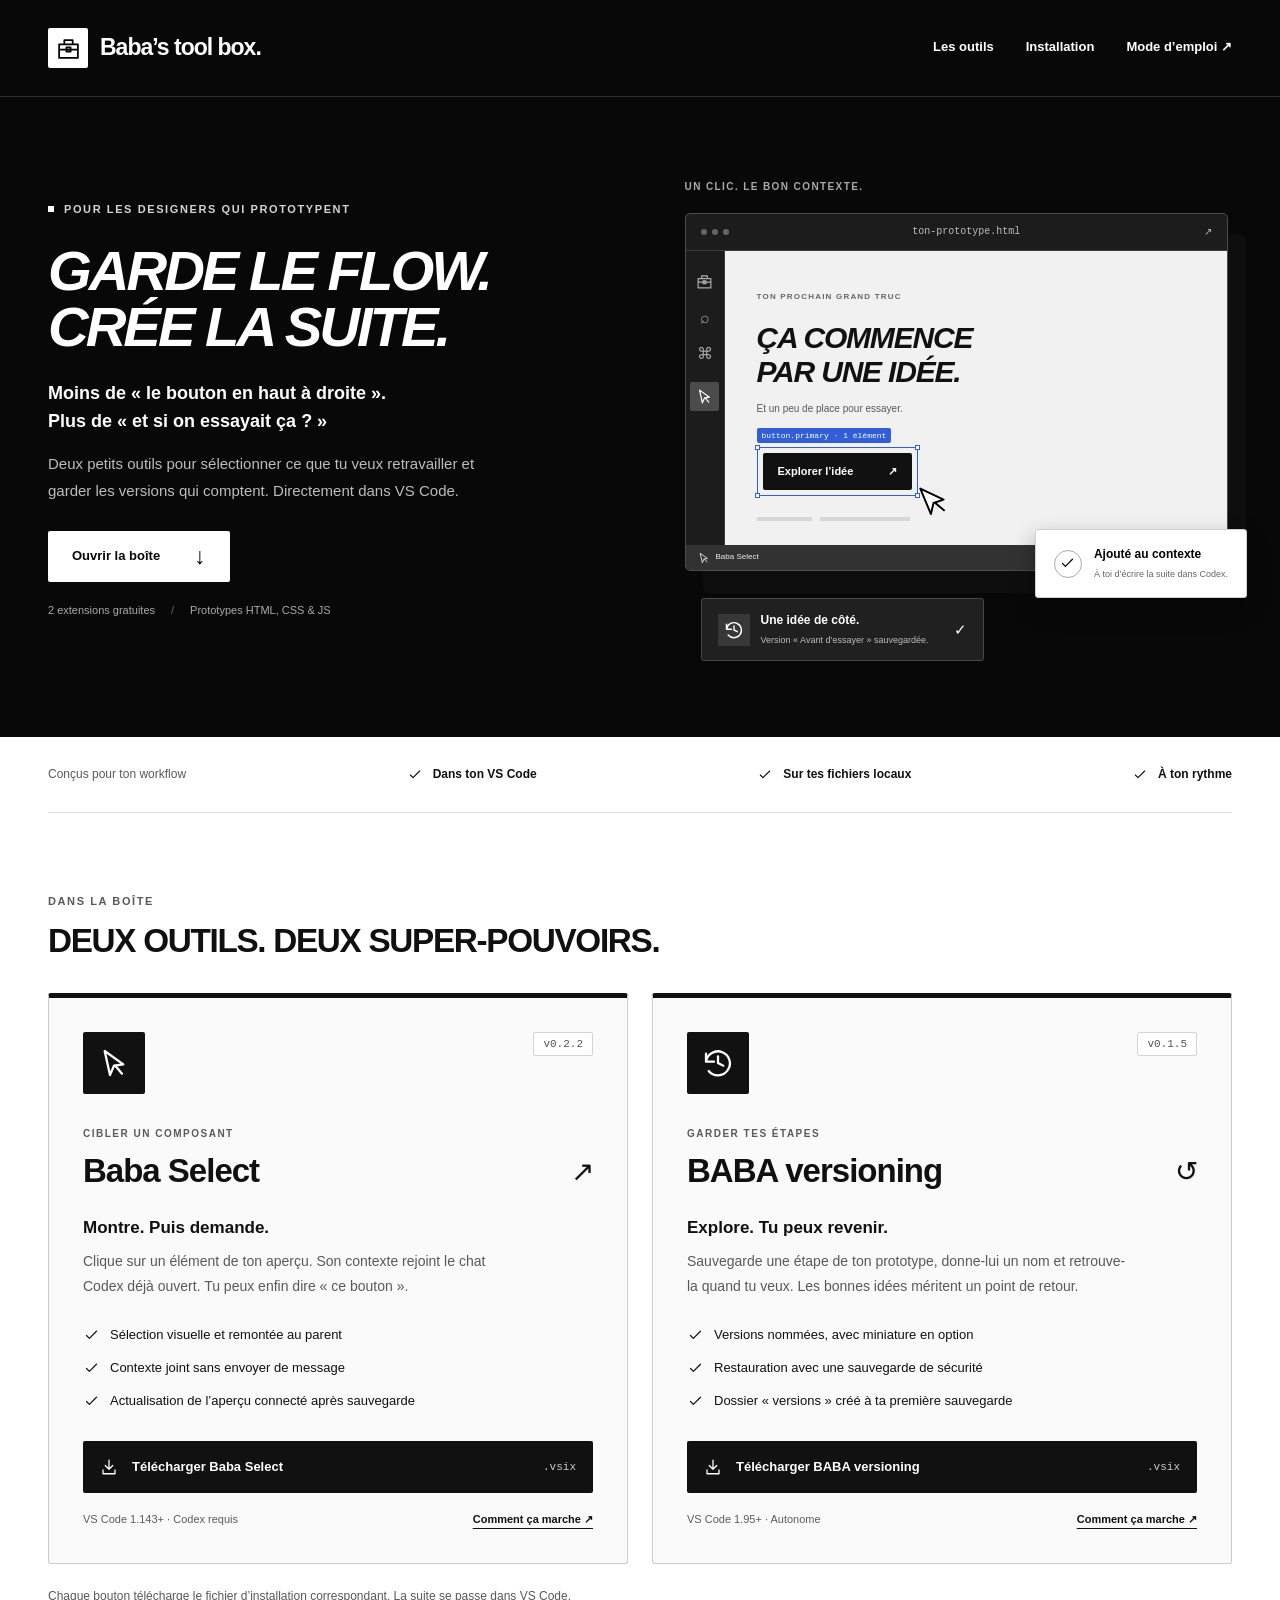
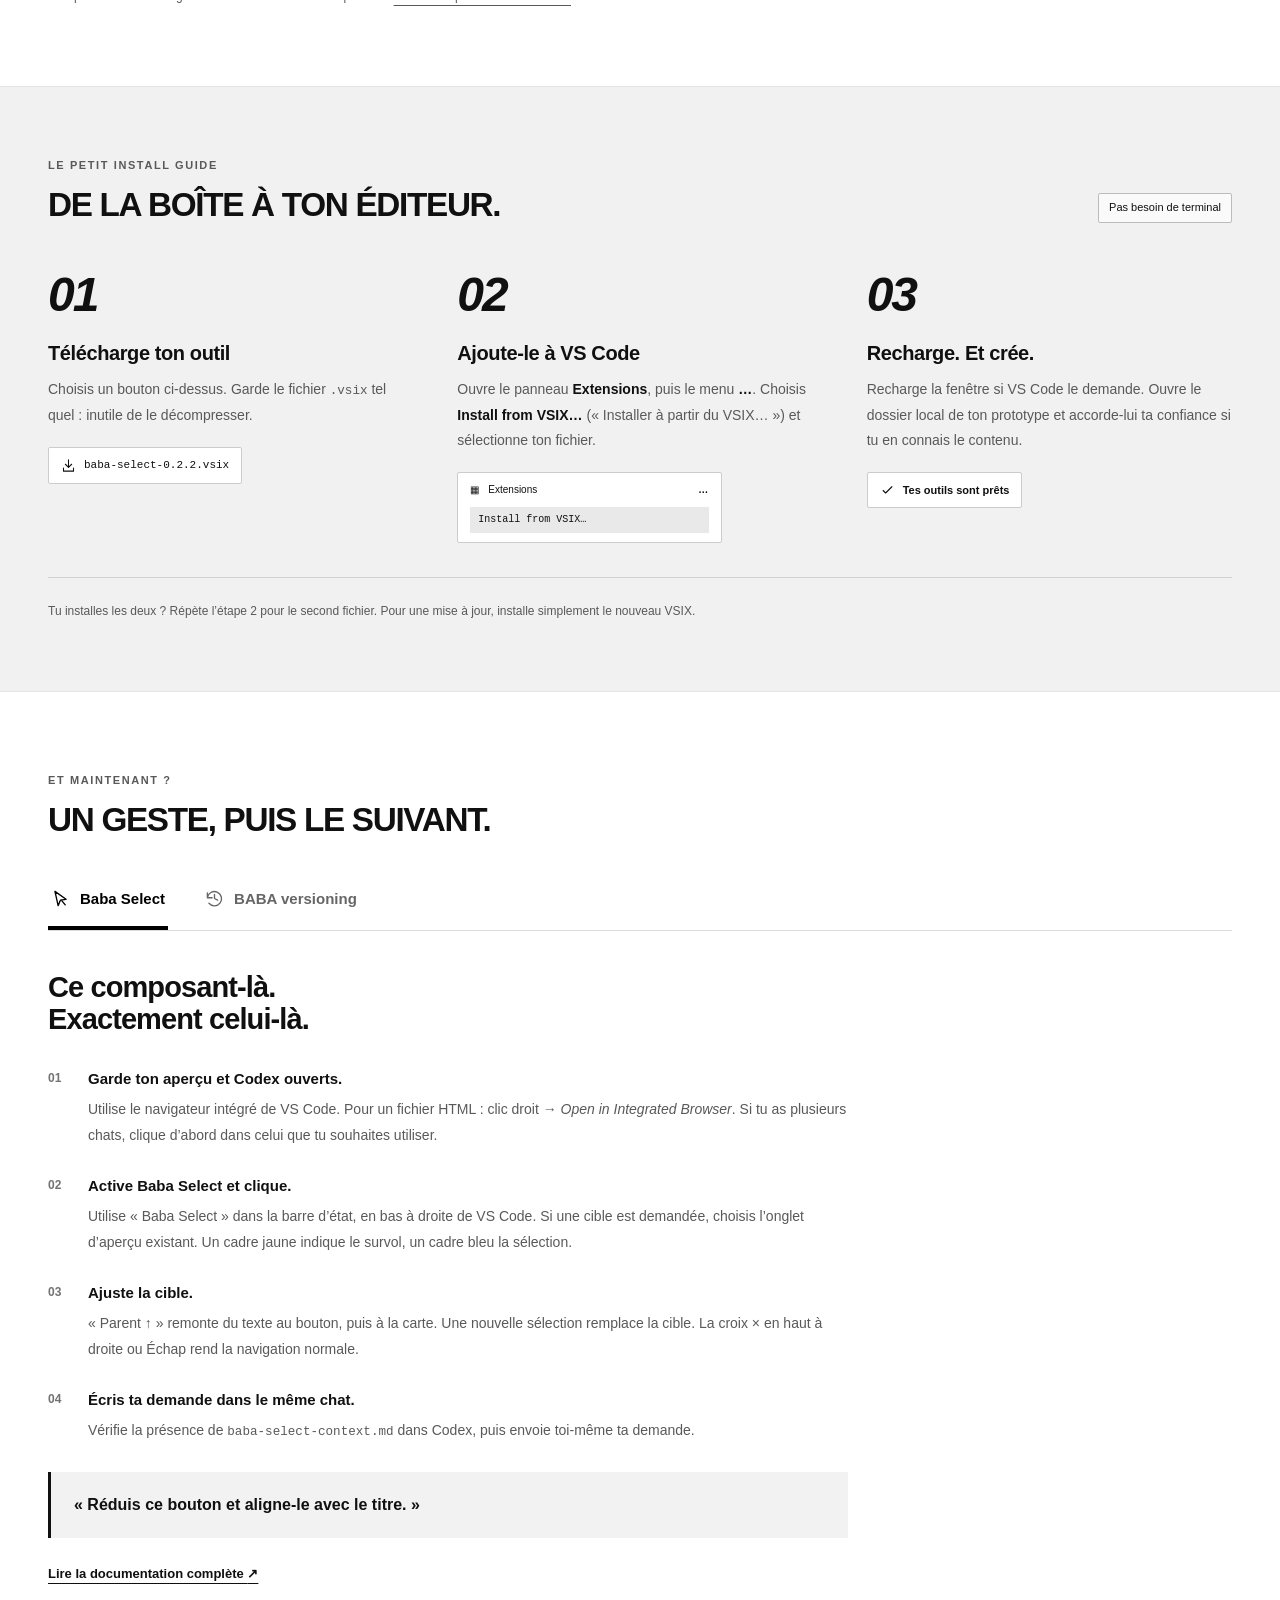
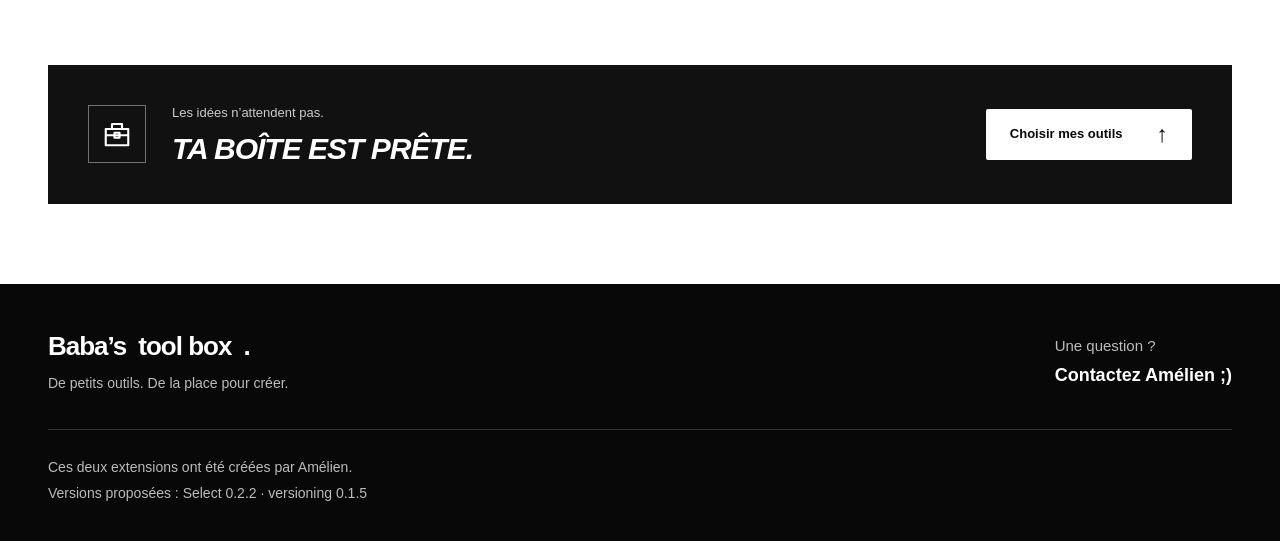
==== commit 31430800: "Update Baba Select to 0.2.2 with close button" ====
--- a/index.html
+++ b/index.html
@@ -57,11 +57,11 @@
     <div class="section-heading"><div><p class="eyebrow">DANS LA BOÎTE</p><h2 id="tools-title">Deux outils. Deux super-pouvoirs.</h2></div></div>
     <div class="tools-grid">
       <article class="tool-card select-card">
-        <div class="tool-top"><span class="tool-icon"><svg aria-hidden="true"><use href="#cursor"/></svg></span><span class="version">v0.2.1</span></div>
+        <div class="tool-top"><span class="tool-icon"><svg aria-hidden="true"><use href="#cursor"/></svg></span><span class="version">v0.2.2</span></div>
         <p class="tool-category">CIBLER UN COMPOSANT</p><h3>Baba Select<span>↗</span></h3>
         <p class="tool-promise">Montre. Puis demande.</p><p class="tool-description">Clique sur un élément de ton aperçu. Son contexte rejoint le chat Codex déjà ouvert. Tu peux enfin dire « ce bouton ».</p>
         <ul class="feature-list"><li><svg aria-hidden="true"><use href="#check"/></svg> Sélection visuelle et remontée au parent</li><li><svg aria-hidden="true"><use href="#check"/></svg> Contexte joint sans envoyer de message</li><li><svg aria-hidden="true"><use href="#check"/></svg> Actualisation de l’aperçu connecté après sauvegarde</li></ul>
-        <div class="tool-bottom"><a class="button download" href="./downloads/baba-select-0.2.1.vsix" download="baba-select-0.2.1.vsix" data-download="select"><svg aria-hidden="true"><use href="#download"/></svg> Télécharger Baba Select <span>.vsix</span></a><div class="tool-links"><span>VS Code 1.143+ · Codex requis</span><a href="#mode-emploi" data-open-guide="select">Comment ça marche <span aria-hidden="true">↗</span></a></div></div>
+        <div class="tool-bottom"><a class="button download" href="./downloads/baba-select-0.2.2.vsix" download="baba-select-0.2.2.vsix" data-download="select"><svg aria-hidden="true"><use href="#download"/></svg> Télécharger Baba Select <span>.vsix</span></a><div class="tool-links"><span>VS Code 1.143+ · Codex requis</span><a href="#mode-emploi" data-open-guide="select">Comment ça marche <span aria-hidden="true">↗</span></a></div></div>
       </article>
       <article class="tool-card versioning-card">
         <div class="tool-top"><span class="tool-icon"><svg aria-hidden="true"><use href="#history"/></svg></span><span class="version">v0.1.5</span></div>
@@ -78,7 +78,7 @@
   <section id="installation" class="install-section" aria-labelledby="install-title"><div class="wrap">
     <div class="section-heading"><div><p class="eyebrow">LE PETIT INSTALL GUIDE</p><h2 id="install-title">De la boîte à ton éditeur.</h2></div><span class="pill">Pas besoin de terminal</span></div>
     <ol class="install-steps">
-      <li><span class="step-number">01</span><h3>Télécharge ton outil</h3><p>Choisis un bouton ci-dessus. Garde le fichier <code>.vsix</code> tel quel : inutile de le décompresser.</p><span class="file-chip"><svg aria-hidden="true"><use href="#download"/></svg> baba-select-0.2.1.vsix</span></li>
+      <li><span class="step-number">01</span><h3>Télécharge ton outil</h3><p>Choisis un bouton ci-dessus. Garde le fichier <code>.vsix</code> tel quel : inutile de le décompresser.</p><span class="file-chip"><svg aria-hidden="true"><use href="#download"/></svg> baba-select-0.2.2.vsix</span></li>
       <li><span class="step-number">02</span><h3>Ajoute-le à VS Code</h3><p>Ouvre le panneau <strong>Extensions</strong>, puis le menu <strong>…</strong>. Choisis <strong>Install from VSIX…</strong> (« Installer à partir du VSIX… ») et sélectionne ton fichier.</p><div class="menu-sketch"><span aria-hidden="true">▦</span> Extensions <b>…</b><span class="menu-option">Install from VSIX…</span></div></li>
       <li><span class="step-number">03</span><h3>Recharge. Et crée.</h3><p>Recharge la fenêtre si VS Code le demande. Ouvre le dossier local de ton prototype et accorde-lui ta confiance si tu en connais le contenu.</p><span class="ready-chip"><svg aria-hidden="true"><use href="#check"/></svg> Tes outils sont prêts</span></li>
     </ol>
@@ -89,7 +89,7 @@
     <div class="section-heading"><div><p class="eyebrow">ET MAINTENANT ?</p><h2 id="guide-title">Un geste, puis le suivant.</h2></div></div>
     <div class="guide-tabs" role="tablist" aria-label="Choisir le tutoriel"><button type="button" id="tab-select" role="tab" aria-controls="panel-select" aria-selected="true" tabindex="0"><svg aria-hidden="true"><use href="#cursor"/></svg> Baba Select</button><button type="button" id="tab-versioning" role="tab" aria-controls="panel-versioning" aria-selected="false" tabindex="-1"><svg aria-hidden="true"><use href="#history"/></svg> BABA versioning</button></div>
     <div id="panel-select" role="tabpanel" aria-labelledby="tab-select" class="guide-panel">
-      <div class="recipe"><h3>Ce composant-là.<br>Exactement celui-là.</h3><ol><li><strong>Garde ton aperçu et Codex ouverts.</strong><p>Utilise le navigateur intégré de VS Code. Pour un fichier HTML : clic droit → <em>Open in Integrated Browser</em>. Si tu as plusieurs chats, clique d’abord dans celui que tu souhaites utiliser.</p></li><li><strong>Active Baba Select et clique.</strong><p>Utilise « Baba Select » dans la barre d’état, en bas à droite de VS Code. Si une cible est demandée, choisis l’onglet d’aperçu existant. Un cadre jaune indique le survol, un cadre bleu la sélection.</p></li><li><strong>Ajuste la cible.</strong><p>« Parent ↑ » remonte du texte au bouton, puis à la carte. Une nouvelle sélection remplace la cible. Échap rend la navigation normale.</p></li><li><strong>Écris ta demande dans le même chat.</strong><p>Vérifie la présence de <code>baba-select-context.md</code> dans Codex, puis envoie toi-même ta demande.</p></li></ol><blockquote>« Réduis ce bouton et aligne-le avec le titre. »</blockquote><a class="text-link" href="./docs/baba-select.md" target="_blank" rel="noopener">Lire la documentation complète <span aria-hidden="true">↗</span></a></div>
+      <div class="recipe"><h3>Ce composant-là.<br>Exactement celui-là.</h3><ol><li><strong>Garde ton aperçu et Codex ouverts.</strong><p>Utilise le navigateur intégré de VS Code. Pour un fichier HTML : clic droit → <em>Open in Integrated Browser</em>. Si tu as plusieurs chats, clique d’abord dans celui que tu souhaites utiliser.</p></li><li><strong>Active Baba Select et clique.</strong><p>Utilise « Baba Select » dans la barre d’état, en bas à droite de VS Code. Si une cible est demandée, choisis l’onglet d’aperçu existant. Un cadre jaune indique le survol, un cadre bleu la sélection.</p></li><li><strong>Ajuste la cible.</strong><p>« Parent ↑ » remonte du texte au bouton, puis à la carte. Une nouvelle sélection remplace la cible. La croix × en haut à droite ou Échap rend la navigation normale.</p></li><li><strong>Écris ta demande dans le même chat.</strong><p>Vérifie la présence de <code>baba-select-context.md</code> dans Codex, puis envoie toi-même ta demande.</p></li></ol><blockquote>« Réduis ce bouton et aligne-le avec le titre. »</blockquote><a class="text-link" href="./docs/baba-select.md" target="_blank" rel="noopener">Lire la documentation complète <span aria-hidden="true">↗</span></a></div>
     </div>
     <div id="panel-versioning" role="tabpanel" aria-labelledby="tab-versioning" class="guide-panel" hidden>
       <div class="recipe"><h3>Laisse une trace.<br>Ose la prochaine idée.</h3><ol><li><strong>Ouvre le bon dossier.</strong></li><li><strong>Crée ton premier point de sauvegarde.</strong><p>Dans la barre latérale à gauche de VS Code, clique sur l’icône en forme de pendule avec une flèche pour ouvrir BABA versioning. Clique ensuite sur « Sauvegarder une version ». Donne-lui un nom, une description et, si tu veux, une miniature.</p></li><li><strong>Continue à explorer.</strong><p>Le dossier <code>versions</code> apparaît à la première sauvegarde réussie. Enregistrer ton fichier source ne crée pas de nouvelle version : tu choisis chaque étape à conserver.</p></li><li><strong>Reviens ou pars dans une autre direction.</strong><p>« Restaurer » remet le projet dans l’état choisi et conserve d’abord l’état actuel dans une version de sécurité. « Créer une variante » crée une copie indépendante.</p></li></ol><div class="recipe-callout"><svg aria-hidden="true"><use href="#history"/></svg><p>Avant une restauration, mets en pause Codex et les autres outils qui écrivent dans le projet.</p></div><a class="text-link" href="./docs/baba-versioning.md" target="_blank" rel="noopener">Lire la documentation complète <span aria-hidden="true">↗</span></a></div>
@@ -99,6 +99,6 @@
 
   <section class="closing wrap"><span class="closing-icon"><svg aria-hidden="true"><use href="#toolbox"/></svg></span><div><p>Les idées n’attendent pas.</p><h2>Ta boîte est prête.</h2></div><a class="button primary" href="#outils">Choisir mes outils <span aria-hidden="true">↑</span></a></section>
 </main>
-<div class="footer-band"><footer class="site-footer wrap"><div><a class="brand" href="#">Baba’s <b>tool box</b><span class="brand-dot">.</span></a><p>De petits outils. De la place pour créer.</p></div><p class="footer-contact">Une question ?<br><strong>Contactez Amélien ;)</strong></p><p class="footer-small">Ces deux extensions ont été créées par Amélien.<br>Versions proposées : Select 0.2.1 · versioning 0.1.5</p></footer></div>
+<div class="footer-band"><footer class="site-footer wrap"><div><a class="brand" href="#">Baba’s <b>tool box</b><span class="brand-dot">.</span></a><p>De petits outils. De la place pour créer.</p></div><p class="footer-contact">Une question ?<br><strong>Contactez Amélien ;)</strong></p><p class="footer-small">Ces deux extensions ont été créées par Amélien.<br>Versions proposées : Select 0.2.2 · versioning 0.1.5</p></footer></div>
 </body>
 </html>
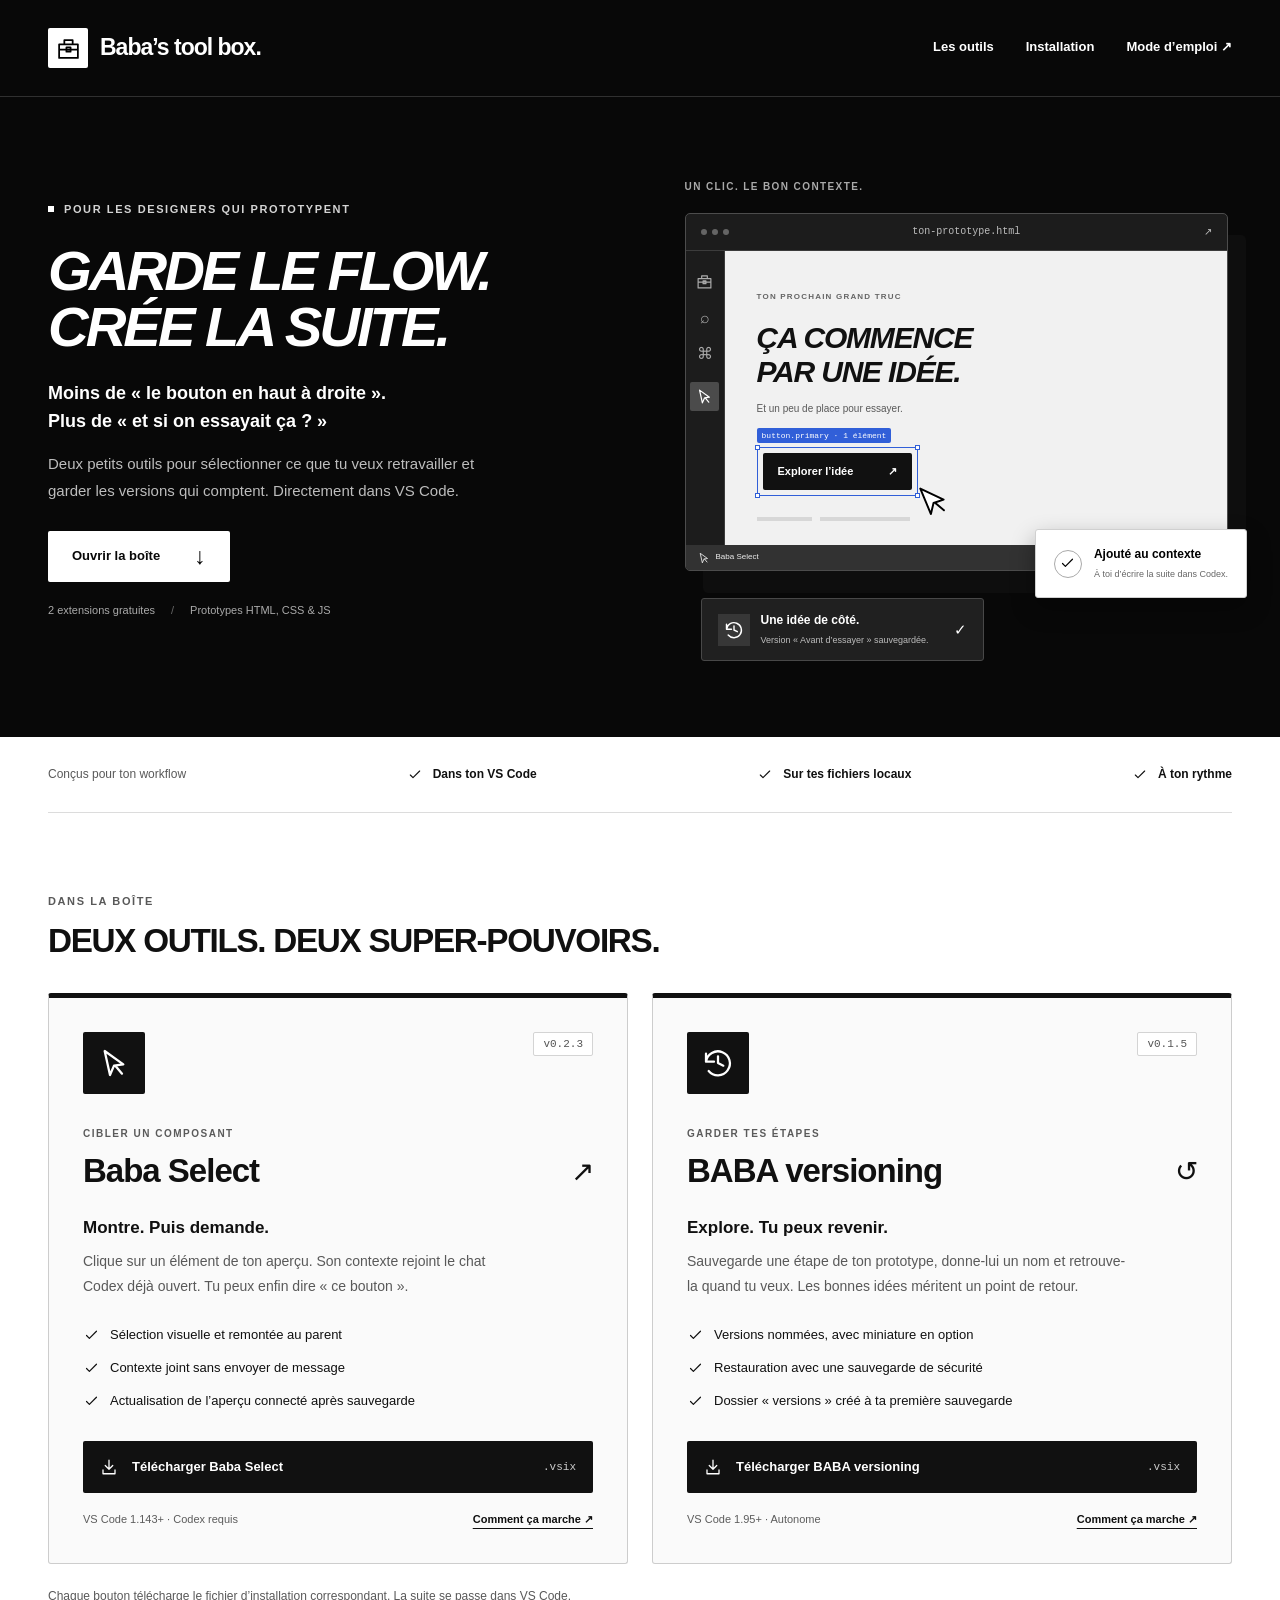
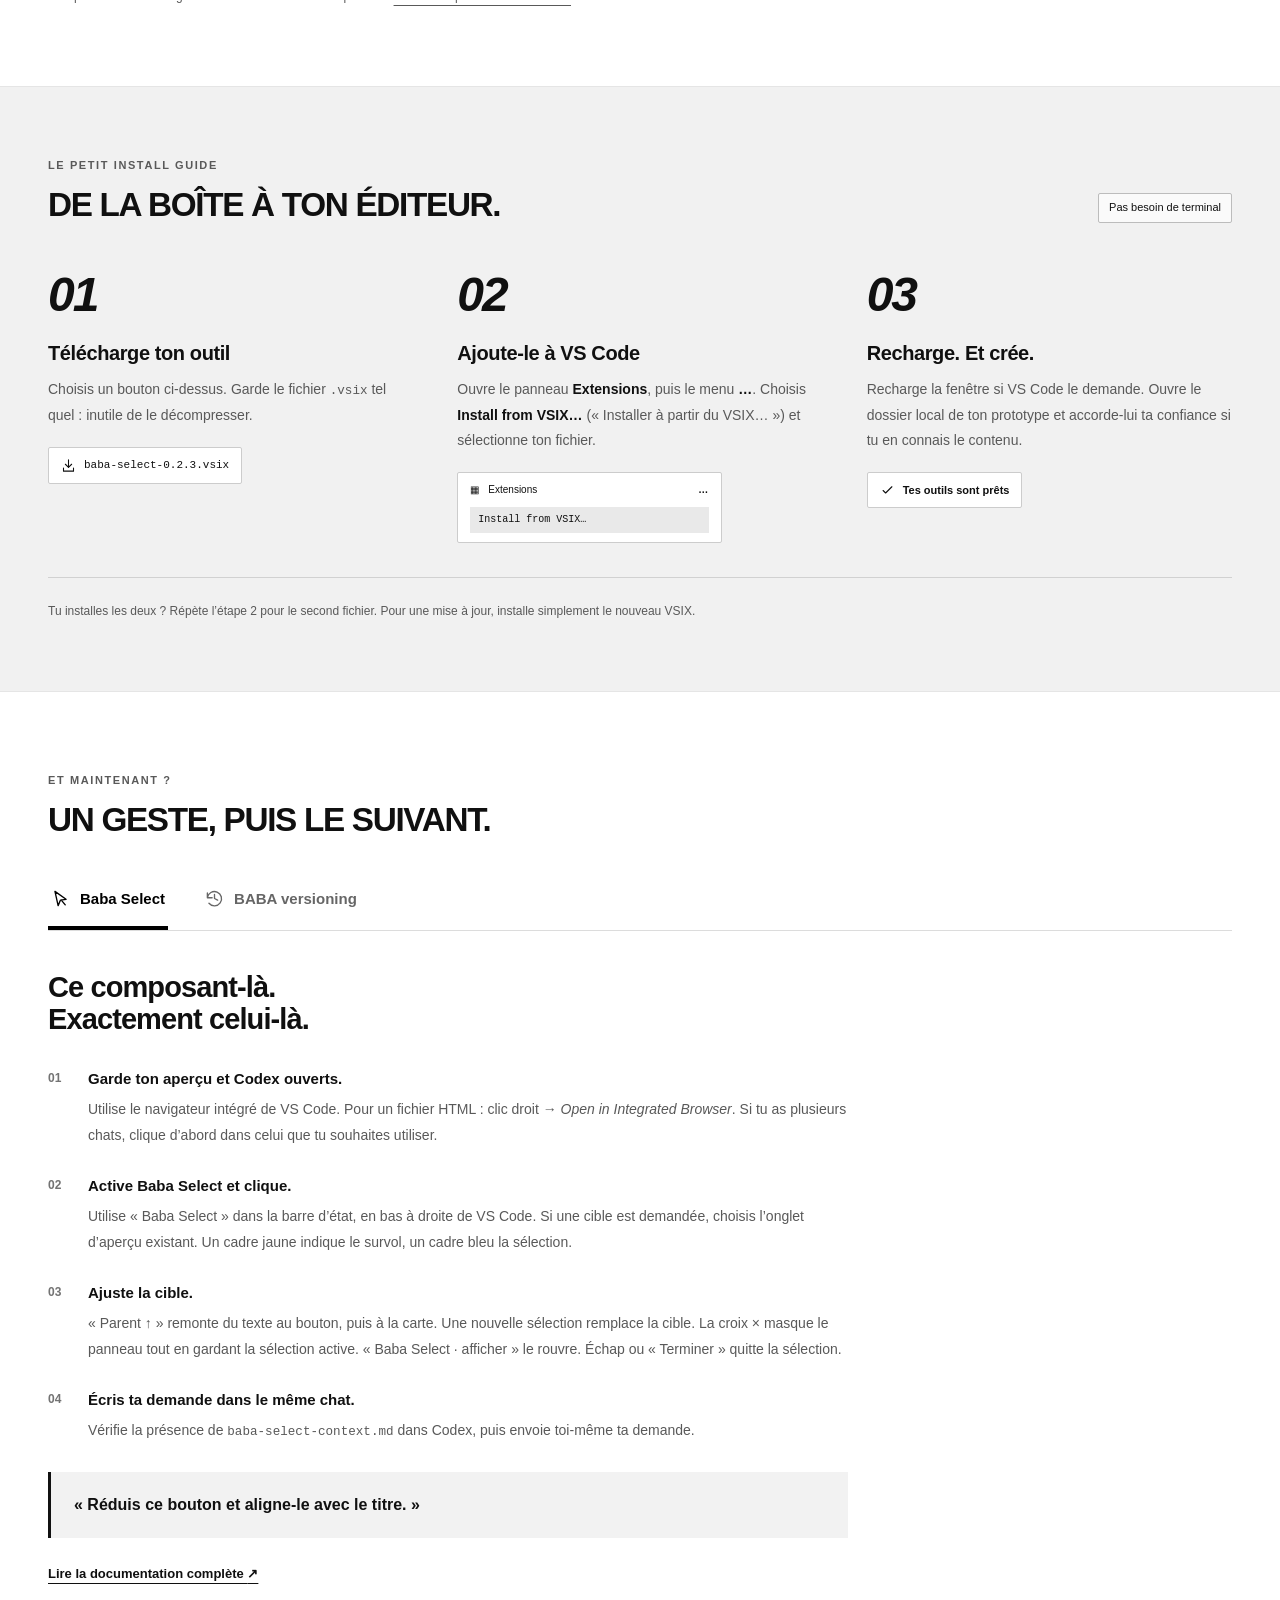
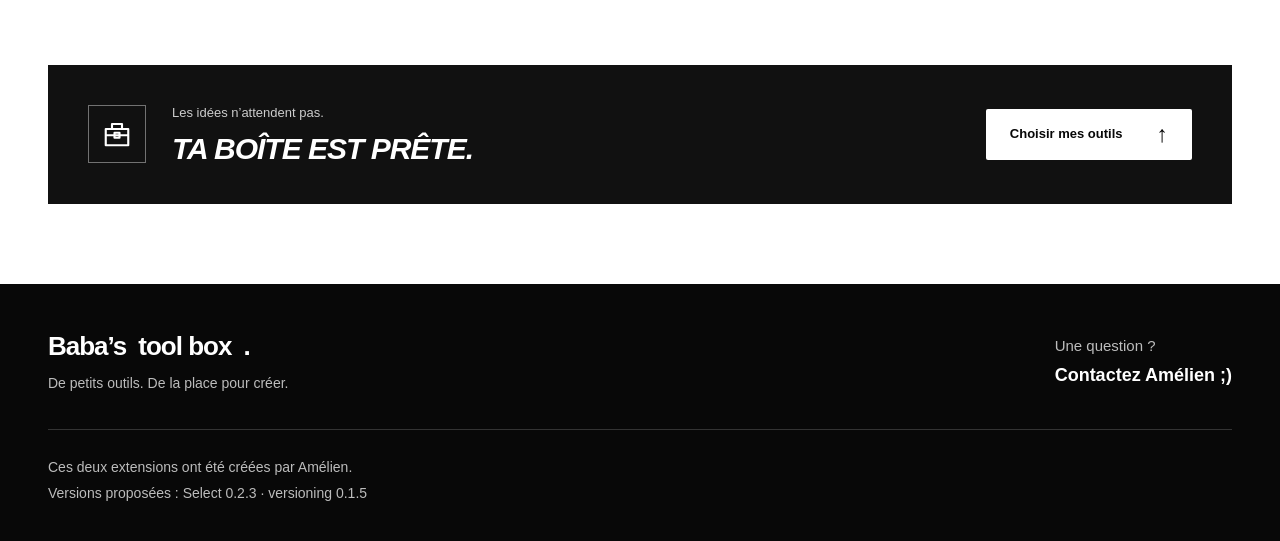
==== commit 3b8c001a: "Keep Baba Select active when hiding its panel" ====
--- a/index.html
+++ b/index.html
@@ -57,11 +57,11 @@
     <div class="section-heading"><div><p class="eyebrow">DANS LA BOÎTE</p><h2 id="tools-title">Deux outils. Deux super-pouvoirs.</h2></div></div>
     <div class="tools-grid">
       <article class="tool-card select-card">
-        <div class="tool-top"><span class="tool-icon"><svg aria-hidden="true"><use href="#cursor"/></svg></span><span class="version">v0.2.2</span></div>
+        <div class="tool-top"><span class="tool-icon"><svg aria-hidden="true"><use href="#cursor"/></svg></span><span class="version">v0.2.3</span></div>
         <p class="tool-category">CIBLER UN COMPOSANT</p><h3>Baba Select<span>↗</span></h3>
         <p class="tool-promise">Montre. Puis demande.</p><p class="tool-description">Clique sur un élément de ton aperçu. Son contexte rejoint le chat Codex déjà ouvert. Tu peux enfin dire « ce bouton ».</p>
         <ul class="feature-list"><li><svg aria-hidden="true"><use href="#check"/></svg> Sélection visuelle et remontée au parent</li><li><svg aria-hidden="true"><use href="#check"/></svg> Contexte joint sans envoyer de message</li><li><svg aria-hidden="true"><use href="#check"/></svg> Actualisation de l’aperçu connecté après sauvegarde</li></ul>
-        <div class="tool-bottom"><a class="button download" href="./downloads/baba-select-0.2.2.vsix" download="baba-select-0.2.2.vsix" data-download="select"><svg aria-hidden="true"><use href="#download"/></svg> Télécharger Baba Select <span>.vsix</span></a><div class="tool-links"><span>VS Code 1.143+ · Codex requis</span><a href="#mode-emploi" data-open-guide="select">Comment ça marche <span aria-hidden="true">↗</span></a></div></div>
+        <div class="tool-bottom"><a class="button download" href="./downloads/baba-select-0.2.3.vsix" download="baba-select-0.2.3.vsix" data-download="select"><svg aria-hidden="true"><use href="#download"/></svg> Télécharger Baba Select <span>.vsix</span></a><div class="tool-links"><span>VS Code 1.143+ · Codex requis</span><a href="#mode-emploi" data-open-guide="select">Comment ça marche <span aria-hidden="true">↗</span></a></div></div>
       </article>
       <article class="tool-card versioning-card">
         <div class="tool-top"><span class="tool-icon"><svg aria-hidden="true"><use href="#history"/></svg></span><span class="version">v0.1.5</span></div>
@@ -78,7 +78,7 @@
   <section id="installation" class="install-section" aria-labelledby="install-title"><div class="wrap">
     <div class="section-heading"><div><p class="eyebrow">LE PETIT INSTALL GUIDE</p><h2 id="install-title">De la boîte à ton éditeur.</h2></div><span class="pill">Pas besoin de terminal</span></div>
     <ol class="install-steps">
-      <li><span class="step-number">01</span><h3>Télécharge ton outil</h3><p>Choisis un bouton ci-dessus. Garde le fichier <code>.vsix</code> tel quel : inutile de le décompresser.</p><span class="file-chip"><svg aria-hidden="true"><use href="#download"/></svg> baba-select-0.2.2.vsix</span></li>
+      <li><span class="step-number">01</span><h3>Télécharge ton outil</h3><p>Choisis un bouton ci-dessus. Garde le fichier <code>.vsix</code> tel quel : inutile de le décompresser.</p><span class="file-chip"><svg aria-hidden="true"><use href="#download"/></svg> baba-select-0.2.3.vsix</span></li>
       <li><span class="step-number">02</span><h3>Ajoute-le à VS Code</h3><p>Ouvre le panneau <strong>Extensions</strong>, puis le menu <strong>…</strong>. Choisis <strong>Install from VSIX…</strong> (« Installer à partir du VSIX… ») et sélectionne ton fichier.</p><div class="menu-sketch"><span aria-hidden="true">▦</span> Extensions <b>…</b><span class="menu-option">Install from VSIX…</span></div></li>
       <li><span class="step-number">03</span><h3>Recharge. Et crée.</h3><p>Recharge la fenêtre si VS Code le demande. Ouvre le dossier local de ton prototype et accorde-lui ta confiance si tu en connais le contenu.</p><span class="ready-chip"><svg aria-hidden="true"><use href="#check"/></svg> Tes outils sont prêts</span></li>
     </ol>
@@ -89,7 +89,7 @@
     <div class="section-heading"><div><p class="eyebrow">ET MAINTENANT ?</p><h2 id="guide-title">Un geste, puis le suivant.</h2></div></div>
     <div class="guide-tabs" role="tablist" aria-label="Choisir le tutoriel"><button type="button" id="tab-select" role="tab" aria-controls="panel-select" aria-selected="true" tabindex="0"><svg aria-hidden="true"><use href="#cursor"/></svg> Baba Select</button><button type="button" id="tab-versioning" role="tab" aria-controls="panel-versioning" aria-selected="false" tabindex="-1"><svg aria-hidden="true"><use href="#history"/></svg> BABA versioning</button></div>
     <div id="panel-select" role="tabpanel" aria-labelledby="tab-select" class="guide-panel">
-      <div class="recipe"><h3>Ce composant-là.<br>Exactement celui-là.</h3><ol><li><strong>Garde ton aperçu et Codex ouverts.</strong><p>Utilise le navigateur intégré de VS Code. Pour un fichier HTML : clic droit → <em>Open in Integrated Browser</em>. Si tu as plusieurs chats, clique d’abord dans celui que tu souhaites utiliser.</p></li><li><strong>Active Baba Select et clique.</strong><p>Utilise « Baba Select » dans la barre d’état, en bas à droite de VS Code. Si une cible est demandée, choisis l’onglet d’aperçu existant. Un cadre jaune indique le survol, un cadre bleu la sélection.</p></li><li><strong>Ajuste la cible.</strong><p>« Parent ↑ » remonte du texte au bouton, puis à la carte. Une nouvelle sélection remplace la cible. La croix × en haut à droite ou Échap rend la navigation normale.</p></li><li><strong>Écris ta demande dans le même chat.</strong><p>Vérifie la présence de <code>baba-select-context.md</code> dans Codex, puis envoie toi-même ta demande.</p></li></ol><blockquote>« Réduis ce bouton et aligne-le avec le titre. »</blockquote><a class="text-link" href="./docs/baba-select.md" target="_blank" rel="noopener">Lire la documentation complète <span aria-hidden="true">↗</span></a></div>
+      <div class="recipe"><h3>Ce composant-là.<br>Exactement celui-là.</h3><ol><li><strong>Garde ton aperçu et Codex ouverts.</strong><p>Utilise le navigateur intégré de VS Code. Pour un fichier HTML : clic droit → <em>Open in Integrated Browser</em>. Si tu as plusieurs chats, clique d’abord dans celui que tu souhaites utiliser.</p></li><li><strong>Active Baba Select et clique.</strong><p>Utilise « Baba Select » dans la barre d’état, en bas à droite de VS Code. Si une cible est demandée, choisis l’onglet d’aperçu existant. Un cadre jaune indique le survol, un cadre bleu la sélection.</p></li><li><strong>Ajuste la cible.</strong><p>« Parent ↑ » remonte du texte au bouton, puis à la carte. Une nouvelle sélection remplace la cible. La croix × masque le panneau tout en gardant la sélection active. « Baba Select · afficher » le rouvre. Échap ou « Terminer » quitte la sélection.</p></li><li><strong>Écris ta demande dans le même chat.</strong><p>Vérifie la présence de <code>baba-select-context.md</code> dans Codex, puis envoie toi-même ta demande.</p></li></ol><blockquote>« Réduis ce bouton et aligne-le avec le titre. »</blockquote><a class="text-link" href="./docs/baba-select.md" target="_blank" rel="noopener">Lire la documentation complète <span aria-hidden="true">↗</span></a></div>
     </div>
     <div id="panel-versioning" role="tabpanel" aria-labelledby="tab-versioning" class="guide-panel" hidden>
       <div class="recipe"><h3>Laisse une trace.<br>Ose la prochaine idée.</h3><ol><li><strong>Ouvre le bon dossier.</strong></li><li><strong>Crée ton premier point de sauvegarde.</strong><p>Dans la barre latérale à gauche de VS Code, clique sur l’icône en forme de pendule avec une flèche pour ouvrir BABA versioning. Clique ensuite sur « Sauvegarder une version ». Donne-lui un nom, une description et, si tu veux, une miniature.</p></li><li><strong>Continue à explorer.</strong><p>Le dossier <code>versions</code> apparaît à la première sauvegarde réussie. Enregistrer ton fichier source ne crée pas de nouvelle version : tu choisis chaque étape à conserver.</p></li><li><strong>Reviens ou pars dans une autre direction.</strong><p>« Restaurer » remet le projet dans l’état choisi et conserve d’abord l’état actuel dans une version de sécurité. « Créer une variante » crée une copie indépendante.</p></li></ol><div class="recipe-callout"><svg aria-hidden="true"><use href="#history"/></svg><p>Avant une restauration, mets en pause Codex et les autres outils qui écrivent dans le projet.</p></div><a class="text-link" href="./docs/baba-versioning.md" target="_blank" rel="noopener">Lire la documentation complète <span aria-hidden="true">↗</span></a></div>
@@ -99,6 +99,6 @@
 
   <section class="closing wrap"><span class="closing-icon"><svg aria-hidden="true"><use href="#toolbox"/></svg></span><div><p>Les idées n’attendent pas.</p><h2>Ta boîte est prête.</h2></div><a class="button primary" href="#outils">Choisir mes outils <span aria-hidden="true">↑</span></a></section>
 </main>
-<div class="footer-band"><footer class="site-footer wrap"><div><a class="brand" href="#">Baba’s <b>tool box</b><span class="brand-dot">.</span></a><p>De petits outils. De la place pour créer.</p></div><p class="footer-contact">Une question ?<br><strong>Contactez Amélien ;)</strong></p><p class="footer-small">Ces deux extensions ont été créées par Amélien.<br>Versions proposées : Select 0.2.2 · versioning 0.1.5</p></footer></div>
+<div class="footer-band"><footer class="site-footer wrap"><div><a class="brand" href="#">Baba’s <b>tool box</b><span class="brand-dot">.</span></a><p>De petits outils. De la place pour créer.</p></div><p class="footer-contact">Une question ?<br><strong>Contactez Amélien ;)</strong></p><p class="footer-small">Ces deux extensions ont été créées par Amélien.<br>Versions proposées : Select 0.2.3 · versioning 0.1.5</p></footer></div>
 </body>
 </html>
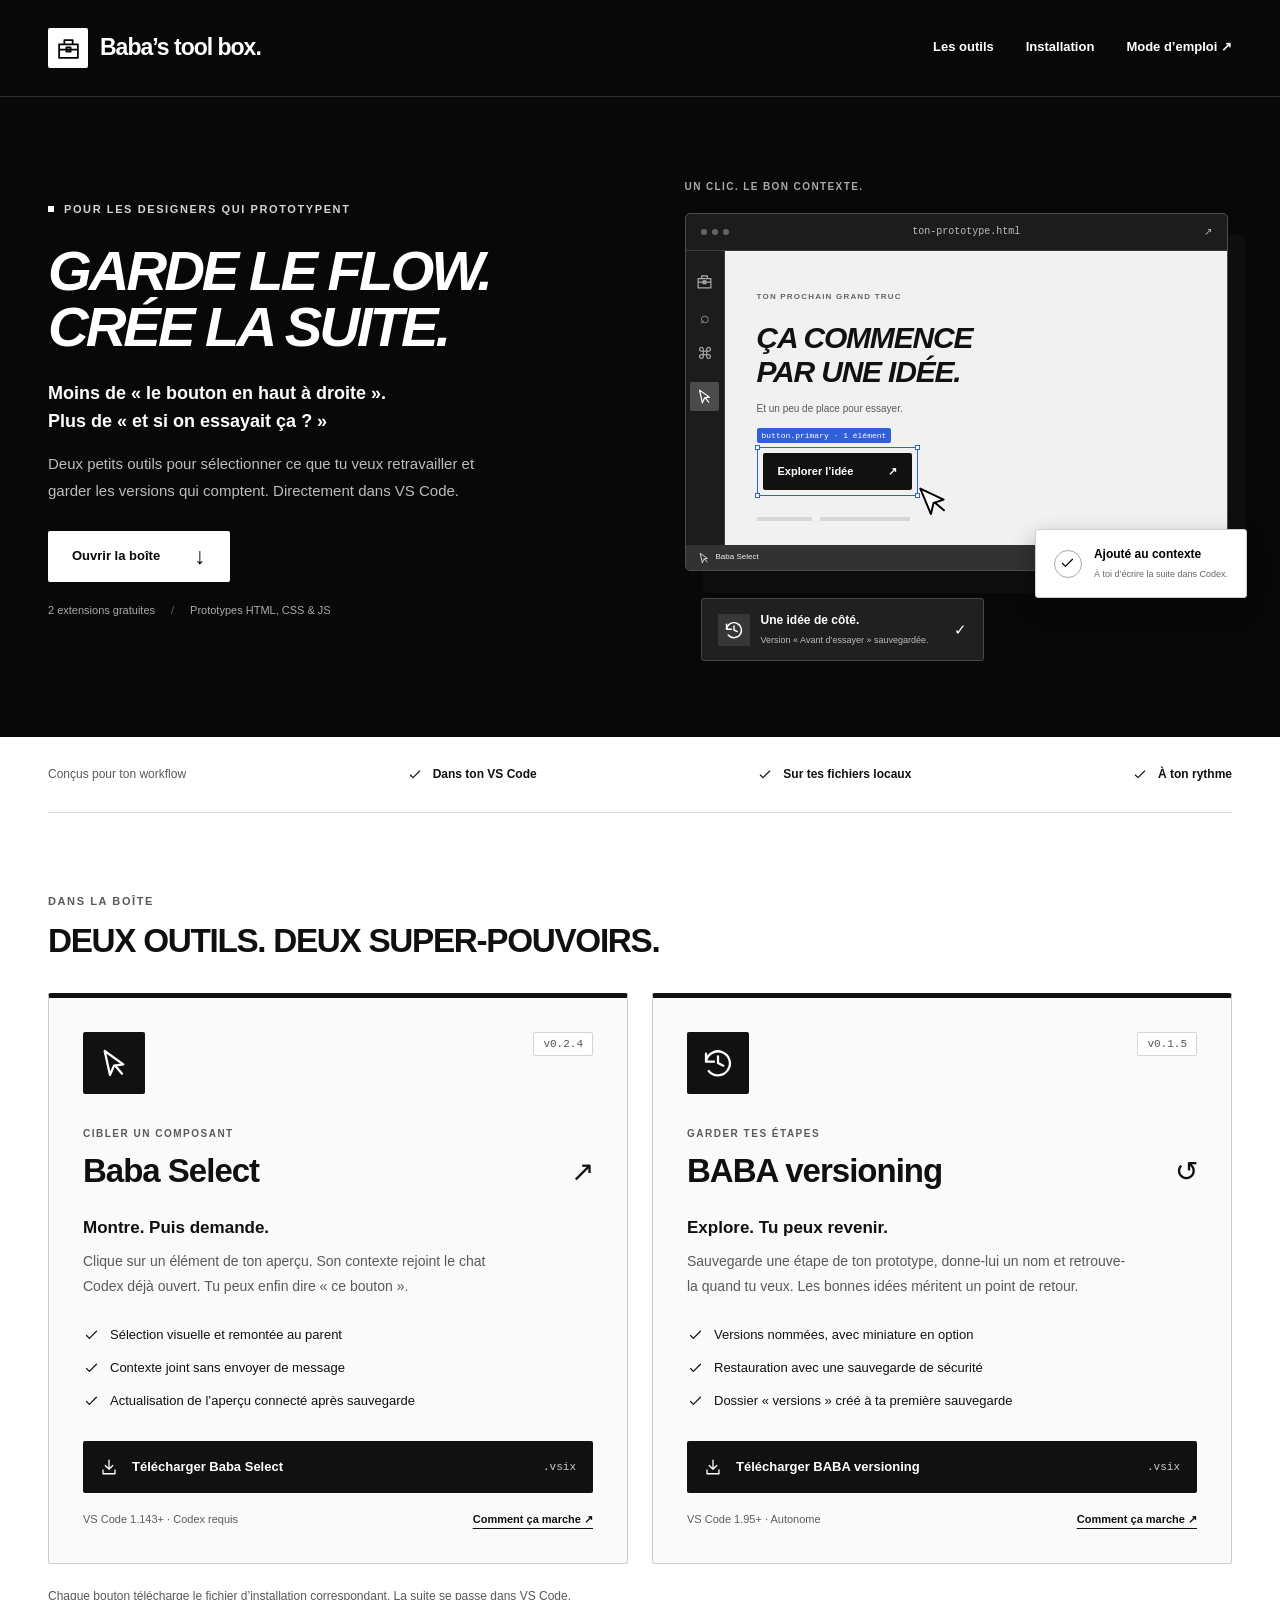
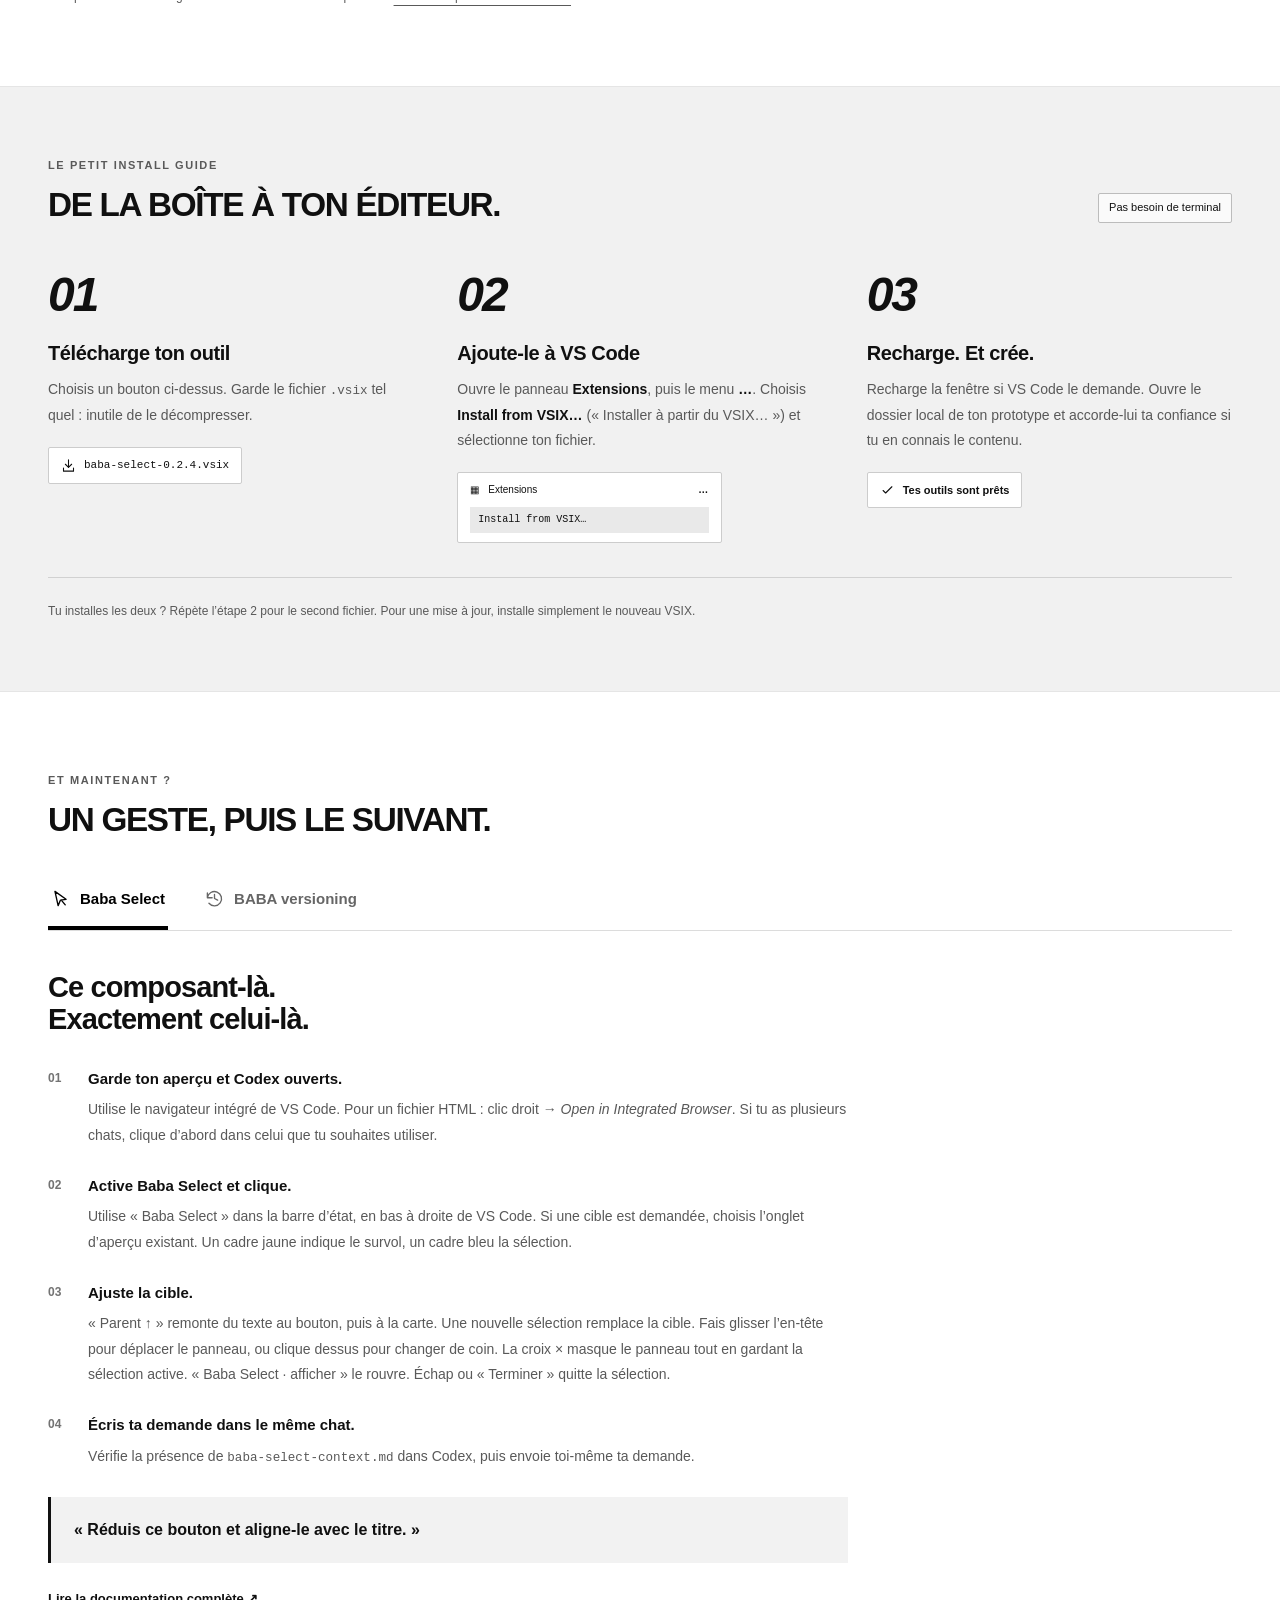
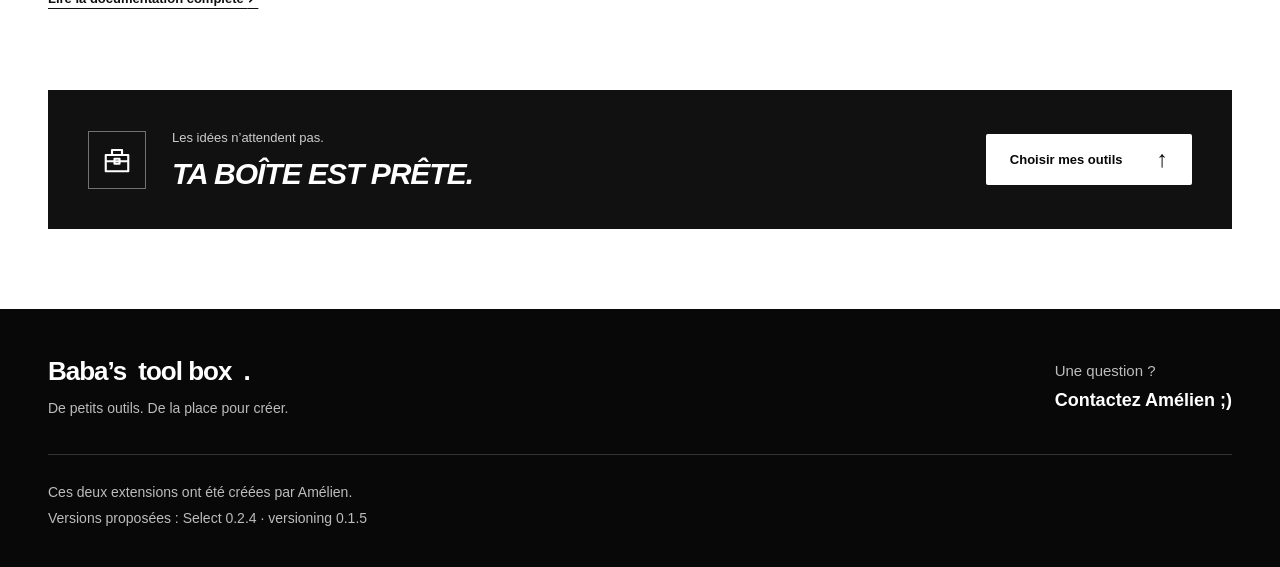
==== commit b20a787f: "Add movable panel in Baba Select 0.2.4" ====
--- a/index.html
+++ b/index.html
@@ -57,11 +57,11 @@
     <div class="section-heading"><div><p class="eyebrow">DANS LA BOÎTE</p><h2 id="tools-title">Deux outils. Deux super-pouvoirs.</h2></div></div>
     <div class="tools-grid">
       <article class="tool-card select-card">
-        <div class="tool-top"><span class="tool-icon"><svg aria-hidden="true"><use href="#cursor"/></svg></span><span class="version">v0.2.3</span></div>
+        <div class="tool-top"><span class="tool-icon"><svg aria-hidden="true"><use href="#cursor"/></svg></span><span class="version">v0.2.4</span></div>
         <p class="tool-category">CIBLER UN COMPOSANT</p><h3>Baba Select<span>↗</span></h3>
         <p class="tool-promise">Montre. Puis demande.</p><p class="tool-description">Clique sur un élément de ton aperçu. Son contexte rejoint le chat Codex déjà ouvert. Tu peux enfin dire « ce bouton ».</p>
         <ul class="feature-list"><li><svg aria-hidden="true"><use href="#check"/></svg> Sélection visuelle et remontée au parent</li><li><svg aria-hidden="true"><use href="#check"/></svg> Contexte joint sans envoyer de message</li><li><svg aria-hidden="true"><use href="#check"/></svg> Actualisation de l’aperçu connecté après sauvegarde</li></ul>
-        <div class="tool-bottom"><a class="button download" href="./downloads/baba-select-0.2.3.vsix" download="baba-select-0.2.3.vsix" data-download="select"><svg aria-hidden="true"><use href="#download"/></svg> Télécharger Baba Select <span>.vsix</span></a><div class="tool-links"><span>VS Code 1.143+ · Codex requis</span><a href="#mode-emploi" data-open-guide="select">Comment ça marche <span aria-hidden="true">↗</span></a></div></div>
+        <div class="tool-bottom"><a class="button download" href="./downloads/baba-select-0.2.4.vsix" download="baba-select-0.2.4.vsix" data-download="select"><svg aria-hidden="true"><use href="#download"/></svg> Télécharger Baba Select <span>.vsix</span></a><div class="tool-links"><span>VS Code 1.143+ · Codex requis</span><a href="#mode-emploi" data-open-guide="select">Comment ça marche <span aria-hidden="true">↗</span></a></div></div>
       </article>
       <article class="tool-card versioning-card">
         <div class="tool-top"><span class="tool-icon"><svg aria-hidden="true"><use href="#history"/></svg></span><span class="version">v0.1.5</span></div>
@@ -78,7 +78,7 @@
   <section id="installation" class="install-section" aria-labelledby="install-title"><div class="wrap">
     <div class="section-heading"><div><p class="eyebrow">LE PETIT INSTALL GUIDE</p><h2 id="install-title">De la boîte à ton éditeur.</h2></div><span class="pill">Pas besoin de terminal</span></div>
     <ol class="install-steps">
-      <li><span class="step-number">01</span><h3>Télécharge ton outil</h3><p>Choisis un bouton ci-dessus. Garde le fichier <code>.vsix</code> tel quel : inutile de le décompresser.</p><span class="file-chip"><svg aria-hidden="true"><use href="#download"/></svg> baba-select-0.2.3.vsix</span></li>
+      <li><span class="step-number">01</span><h3>Télécharge ton outil</h3><p>Choisis un bouton ci-dessus. Garde le fichier <code>.vsix</code> tel quel : inutile de le décompresser.</p><span class="file-chip"><svg aria-hidden="true"><use href="#download"/></svg> baba-select-0.2.4.vsix</span></li>
       <li><span class="step-number">02</span><h3>Ajoute-le à VS Code</h3><p>Ouvre le panneau <strong>Extensions</strong>, puis le menu <strong>…</strong>. Choisis <strong>Install from VSIX…</strong> (« Installer à partir du VSIX… ») et sélectionne ton fichier.</p><div class="menu-sketch"><span aria-hidden="true">▦</span> Extensions <b>…</b><span class="menu-option">Install from VSIX…</span></div></li>
       <li><span class="step-number">03</span><h3>Recharge. Et crée.</h3><p>Recharge la fenêtre si VS Code le demande. Ouvre le dossier local de ton prototype et accorde-lui ta confiance si tu en connais le contenu.</p><span class="ready-chip"><svg aria-hidden="true"><use href="#check"/></svg> Tes outils sont prêts</span></li>
     </ol>
@@ -89,7 +89,7 @@
     <div class="section-heading"><div><p class="eyebrow">ET MAINTENANT ?</p><h2 id="guide-title">Un geste, puis le suivant.</h2></div></div>
     <div class="guide-tabs" role="tablist" aria-label="Choisir le tutoriel"><button type="button" id="tab-select" role="tab" aria-controls="panel-select" aria-selected="true" tabindex="0"><svg aria-hidden="true"><use href="#cursor"/></svg> Baba Select</button><button type="button" id="tab-versioning" role="tab" aria-controls="panel-versioning" aria-selected="false" tabindex="-1"><svg aria-hidden="true"><use href="#history"/></svg> BABA versioning</button></div>
     <div id="panel-select" role="tabpanel" aria-labelledby="tab-select" class="guide-panel">
-      <div class="recipe"><h3>Ce composant-là.<br>Exactement celui-là.</h3><ol><li><strong>Garde ton aperçu et Codex ouverts.</strong><p>Utilise le navigateur intégré de VS Code. Pour un fichier HTML : clic droit → <em>Open in Integrated Browser</em>. Si tu as plusieurs chats, clique d’abord dans celui que tu souhaites utiliser.</p></li><li><strong>Active Baba Select et clique.</strong><p>Utilise « Baba Select » dans la barre d’état, en bas à droite de VS Code. Si une cible est demandée, choisis l’onglet d’aperçu existant. Un cadre jaune indique le survol, un cadre bleu la sélection.</p></li><li><strong>Ajuste la cible.</strong><p>« Parent ↑ » remonte du texte au bouton, puis à la carte. Une nouvelle sélection remplace la cible. La croix × masque le panneau tout en gardant la sélection active. « Baba Select · afficher » le rouvre. Échap ou « Terminer » quitte la sélection.</p></li><li><strong>Écris ta demande dans le même chat.</strong><p>Vérifie la présence de <code>baba-select-context.md</code> dans Codex, puis envoie toi-même ta demande.</p></li></ol><blockquote>« Réduis ce bouton et aligne-le avec le titre. »</blockquote><a class="text-link" href="./docs/baba-select.md" target="_blank" rel="noopener">Lire la documentation complète <span aria-hidden="true">↗</span></a></div>
+      <div class="recipe"><h3>Ce composant-là.<br>Exactement celui-là.</h3><ol><li><strong>Garde ton aperçu et Codex ouverts.</strong><p>Utilise le navigateur intégré de VS Code. Pour un fichier HTML : clic droit → <em>Open in Integrated Browser</em>. Si tu as plusieurs chats, clique d’abord dans celui que tu souhaites utiliser.</p></li><li><strong>Active Baba Select et clique.</strong><p>Utilise « Baba Select » dans la barre d’état, en bas à droite de VS Code. Si une cible est demandée, choisis l’onglet d’aperçu existant. Un cadre jaune indique le survol, un cadre bleu la sélection.</p></li><li><strong>Ajuste la cible.</strong><p>« Parent ↑ » remonte du texte au bouton, puis à la carte. Une nouvelle sélection remplace la cible. Fais glisser l’en-tête pour déplacer le panneau, ou clique dessus pour changer de coin. La croix × masque le panneau tout en gardant la sélection active. « Baba Select · afficher » le rouvre. Échap ou « Terminer » quitte la sélection.</p></li><li><strong>Écris ta demande dans le même chat.</strong><p>Vérifie la présence de <code>baba-select-context.md</code> dans Codex, puis envoie toi-même ta demande.</p></li></ol><blockquote>« Réduis ce bouton et aligne-le avec le titre. »</blockquote><a class="text-link" href="./docs/baba-select.md" target="_blank" rel="noopener">Lire la documentation complète <span aria-hidden="true">↗</span></a></div>
     </div>
     <div id="panel-versioning" role="tabpanel" aria-labelledby="tab-versioning" class="guide-panel" hidden>
       <div class="recipe"><h3>Laisse une trace.<br>Ose la prochaine idée.</h3><ol><li><strong>Ouvre le bon dossier.</strong></li><li><strong>Crée ton premier point de sauvegarde.</strong><p>Dans la barre latérale à gauche de VS Code, clique sur l’icône en forme de pendule avec une flèche pour ouvrir BABA versioning. Clique ensuite sur « Sauvegarder une version ». Donne-lui un nom, une description et, si tu veux, une miniature.</p></li><li><strong>Continue à explorer.</strong><p>Le dossier <code>versions</code> apparaît à la première sauvegarde réussie. Enregistrer ton fichier source ne crée pas de nouvelle version : tu choisis chaque étape à conserver.</p></li><li><strong>Reviens ou pars dans une autre direction.</strong><p>« Restaurer » remet le projet dans l’état choisi et conserve d’abord l’état actuel dans une version de sécurité. « Créer une variante » crée une copie indépendante.</p></li></ol><div class="recipe-callout"><svg aria-hidden="true"><use href="#history"/></svg><p>Avant une restauration, mets en pause Codex et les autres outils qui écrivent dans le projet.</p></div><a class="text-link" href="./docs/baba-versioning.md" target="_blank" rel="noopener">Lire la documentation complète <span aria-hidden="true">↗</span></a></div>
@@ -99,6 +99,6 @@
 
   <section class="closing wrap"><span class="closing-icon"><svg aria-hidden="true"><use href="#toolbox"/></svg></span><div><p>Les idées n’attendent pas.</p><h2>Ta boîte est prête.</h2></div><a class="button primary" href="#outils">Choisir mes outils <span aria-hidden="true">↑</span></a></section>
 </main>
-<div class="footer-band"><footer class="site-footer wrap"><div><a class="brand" href="#">Baba’s <b>tool box</b><span class="brand-dot">.</span></a><p>De petits outils. De la place pour créer.</p></div><p class="footer-contact">Une question ?<br><strong>Contactez Amélien ;)</strong></p><p class="footer-small">Ces deux extensions ont été créées par Amélien.<br>Versions proposées : Select 0.2.3 · versioning 0.1.5</p></footer></div>
+<div class="footer-band"><footer class="site-footer wrap"><div><a class="brand" href="#">Baba’s <b>tool box</b><span class="brand-dot">.</span></a><p>De petits outils. De la place pour créer.</p></div><p class="footer-contact">Une question ?<br><strong>Contactez Amélien ;)</strong></p><p class="footer-small">Ces deux extensions ont été créées par Amélien.<br>Versions proposées : Select 0.2.4 · versioning 0.1.5</p></footer></div>
 </body>
 </html>
